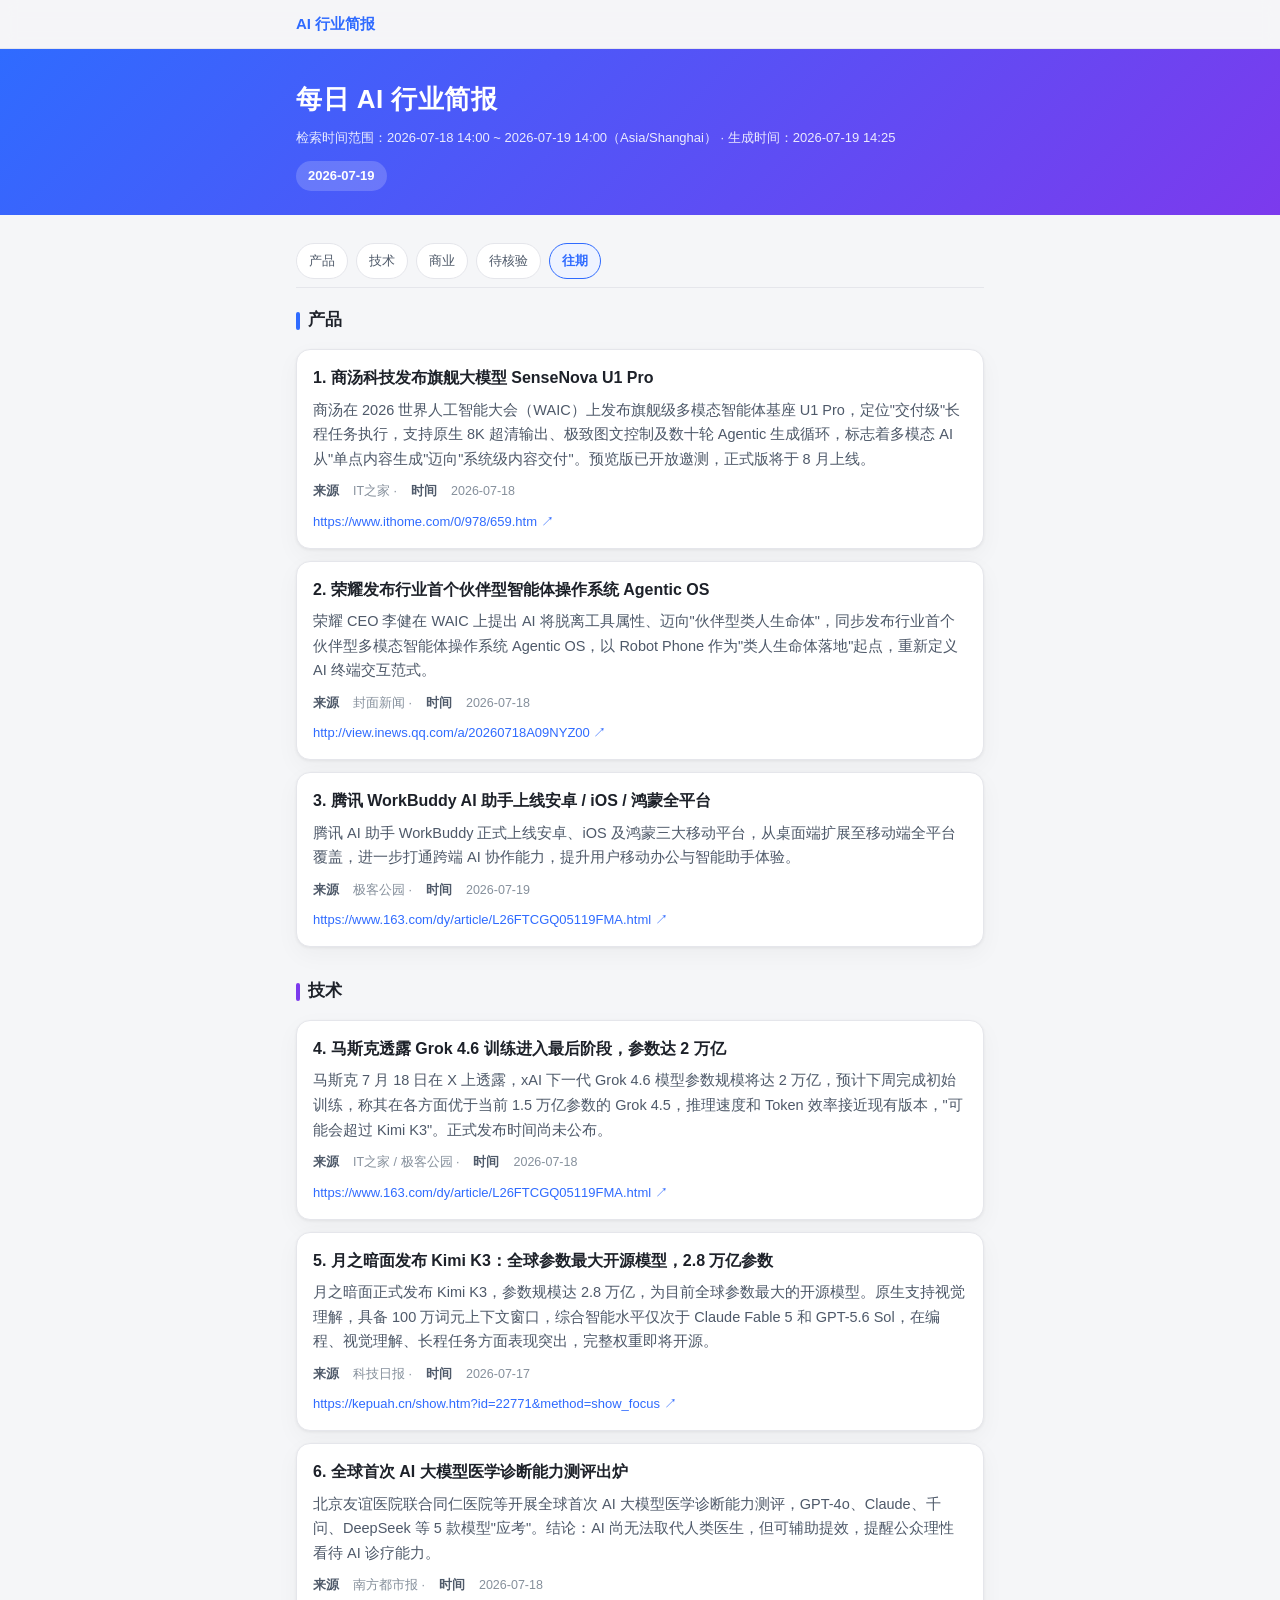
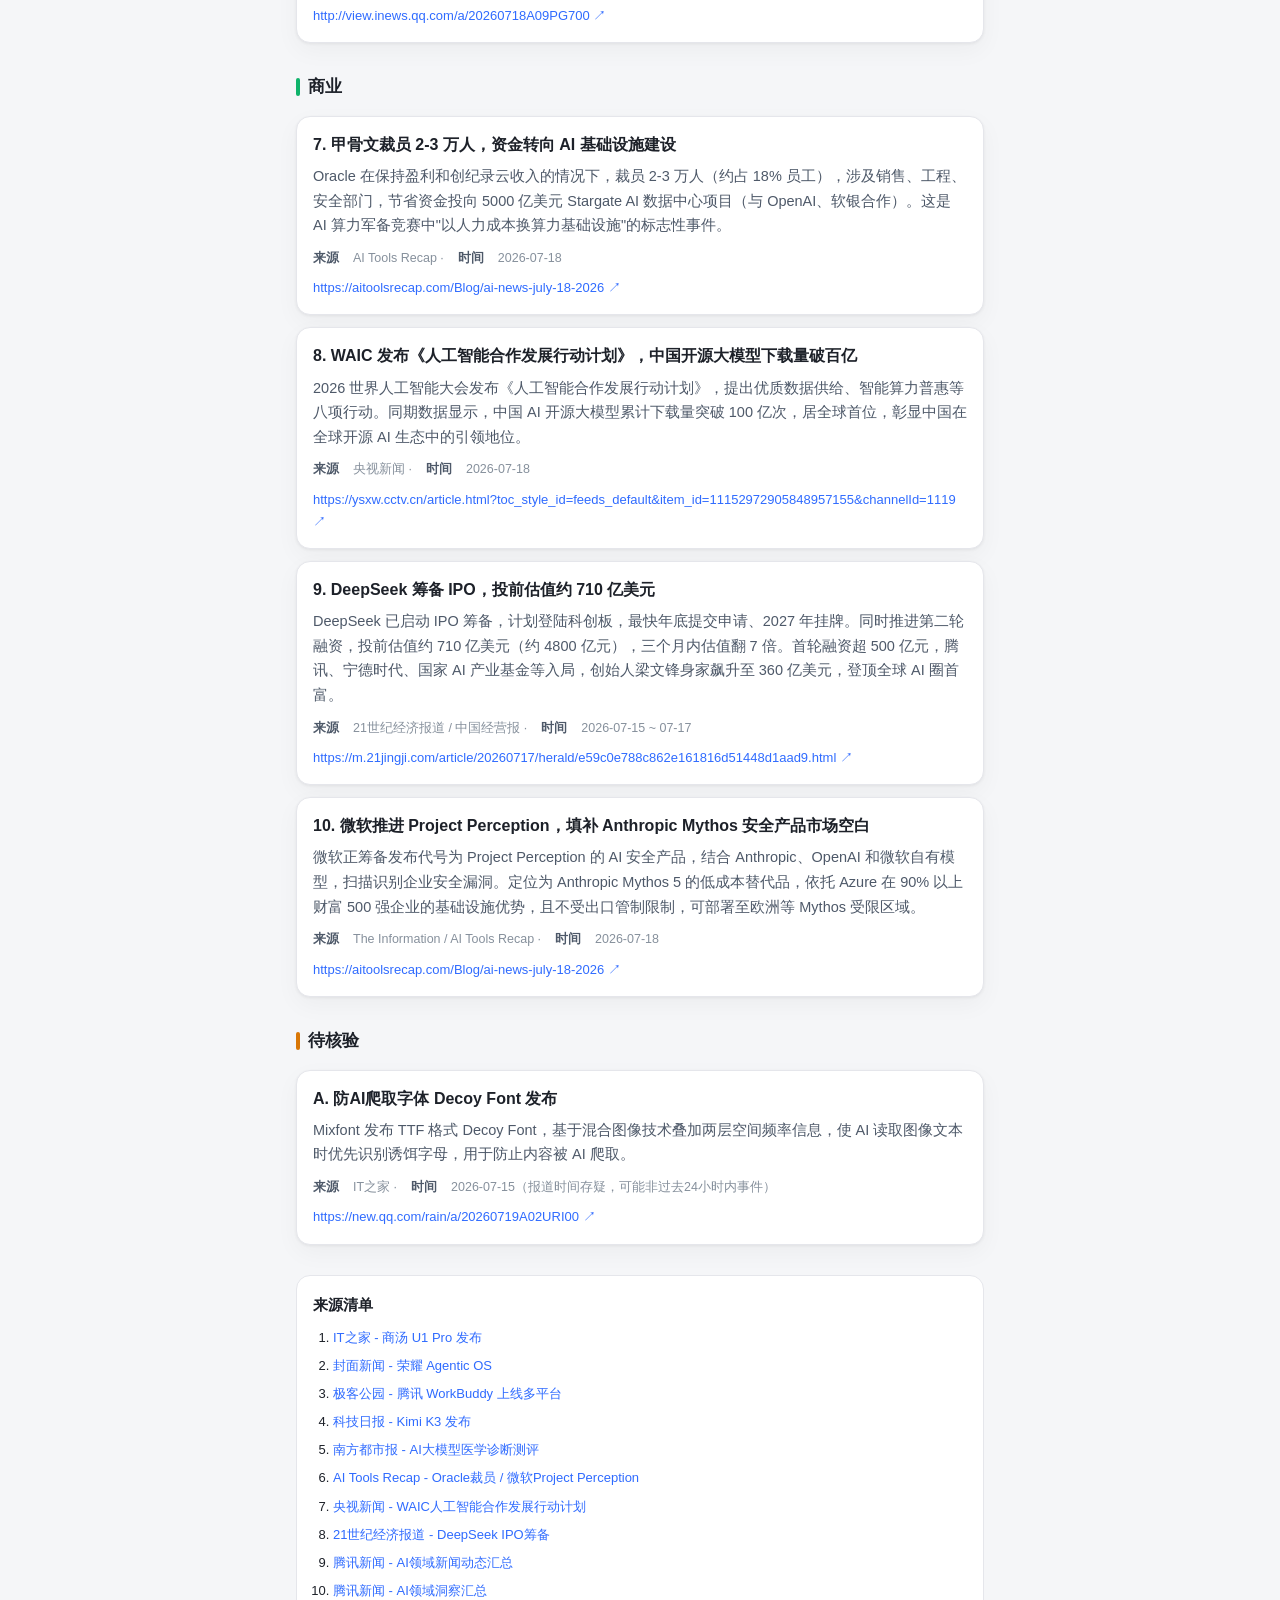
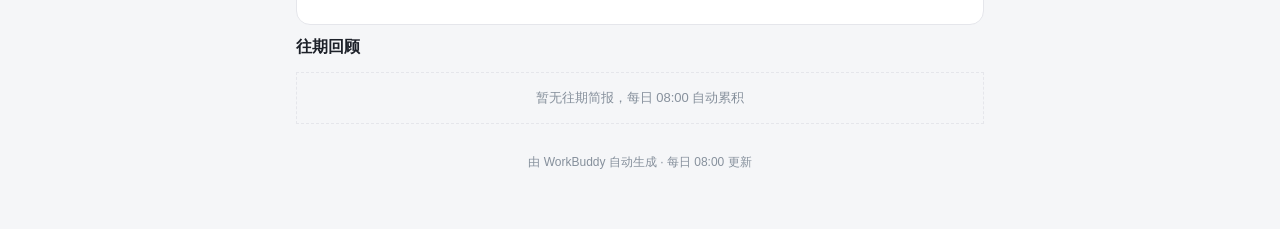
==== index.html @ f1ef50b3 "feat: 往期按月份分组 + 关键词/日期搜索框" ====
<!DOCTYPE html>
<html lang="zh-CN">
<head>
<meta charset="utf-8">
<meta name="viewport" content="width=device-width, initial-scale=1, viewport-fit=cover">
<title>每日 AI 行业简报 2026-07-19</title>
<link rel="stylesheet" href="assets/style.css">
</head>
<body>
<div class="topbar"><div class="wrap">
  <a class="brand" href="index.html">AI 行业简报</a>
  
</div></div>
<header class="site-header"><div class="wrap">
  <h1>每日 AI 行业简报</h1>
  <div class="sub">检索时间范围：2026-07-18 14:00 ~ 2026-07-19 14:00（Asia/Shanghai） · 生成时间：2026-07-19 14:25</div>
  <div class="date-badge">2026-07-19</div>
</div></header>
<main class="wrap">
    <nav class="cat-nav"><a href="#cat-产品">产品</a><a href="#cat-技术">技术</a><a href="#cat-商业">商业</a><a href="#cat-待核验">待核验</a><a class="nav-archive" href="#archive">往期</a></nav>
    <section class="section product" id="cat-产品">
      <div class="section-title">产品</div>
      <div class="card">
        <h3>1. 商汤科技发布旗舰大模型 SenseNova U1 Pro</h3>
        <div class="summary">商汤在 2026 世界人工智能大会（WAIC）上发布旗舰级多模态智能体基座 U1 Pro，定位"交付级"长程任务执行，支持原生 8K 超清输出、极致图文控制及数十轮 Agentic 生成循环，标志着多模态 AI 从"单点内容生成"迈向"系统级内容交付"。预览版已开放邀测，正式版将于 8 月上线。</div>
        <div class="meta"><b>来源</b> IT之家 · <b>时间</b> 2026-07-18</div>
        <a class="link" href="https://www.ithome.com/0/978/659.htm" target="_blank" rel="noopener">https://www.ithome.com/0/978/659.htm</a>
      </div>
      <div class="card">
        <h3>2. 荣耀发布行业首个伙伴型智能体操作系统 Agentic OS</h3>
        <div class="summary">荣耀 CEO 李健在 WAIC 上提出 AI 将脱离工具属性、迈向"伙伴型类人生命体"，同步发布行业首个伙伴型多模态智能体操作系统 Agentic OS，以 Robot Phone 作为"类人生命体落地"起点，重新定义 AI 终端交互范式。</div>
        <div class="meta"><b>来源</b> 封面新闻 · <b>时间</b> 2026-07-18</div>
        <a class="link" href="http://view.inews.qq.com/a/20260718A09NYZ00" target="_blank" rel="noopener">http://view.inews.qq.com/a/20260718A09NYZ00</a>
      </div>
      <div class="card">
        <h3>3. 腾讯 WorkBuddy AI 助手上线安卓 / iOS / 鸿蒙全平台</h3>
        <div class="summary">腾讯 AI 助手 WorkBuddy 正式上线安卓、iOS 及鸿蒙三大移动平台，从桌面端扩展至移动端全平台覆盖，进一步打通跨端 AI 协作能力，提升用户移动办公与智能助手体验。</div>
        <div class="meta"><b>来源</b> 极客公园 · <b>时间</b> 2026-07-19</div>
        <a class="link" href="https://www.163.com/dy/article/L26FTCGQ05119FMA.html" target="_blank" rel="noopener">https://www.163.com/dy/article/L26FTCGQ05119FMA.html</a>
      </div>
    </section>
    <section class="section tech" id="cat-技术">
      <div class="section-title">技术</div>
      <div class="card">
        <h3>4. 马斯克透露 Grok 4.6 训练进入最后阶段，参数达 2 万亿</h3>
        <div class="summary">马斯克 7 月 18 日在 X 上透露，xAI 下一代 Grok 4.6 模型参数规模将达 2 万亿，预计下周完成初始训练，称其在各方面优于当前 1.5 万亿参数的 Grok 4.5，推理速度和 Token 效率接近现有版本，"可能会超过 Kimi K3"。正式发布时间尚未公布。</div>
        <div class="meta"><b>来源</b> IT之家 / 极客公园 · <b>时间</b> 2026-07-18</div>
        <a class="link" href="https://www.163.com/dy/article/L26FTCGQ05119FMA.html" target="_blank" rel="noopener">https://www.163.com/dy/article/L26FTCGQ05119FMA.html</a>
      </div>
      <div class="card">
        <h3>5. 月之暗面发布 Kimi K3：全球参数最大开源模型，2.8 万亿参数</h3>
        <div class="summary">月之暗面正式发布 Kimi K3，参数规模达 2.8 万亿，为目前全球参数最大的开源模型。原生支持视觉理解，具备 100 万词元上下文窗口，综合智能水平仅次于 Claude Fable 5 和 GPT-5.6 Sol，在编程、视觉理解、长程任务方面表现突出，完整权重即将开源。</div>
        <div class="meta"><b>来源</b> 科技日报 · <b>时间</b> 2026-07-17</div>
        <a class="link" href="https://kepuah.cn/show.htm?id=22771&amp;method=show_focus" target="_blank" rel="noopener">https://kepuah.cn/show.htm?id=22771&amp;method=show_focus</a>
      </div>
      <div class="card">
        <h3>6. 全球首次 AI 大模型医学诊断能力测评出炉</h3>
        <div class="summary">北京友谊医院联合同仁医院等开展全球首次 AI 大模型医学诊断能力测评，GPT-4o、Claude、千问、DeepSeek 等 5 款模型"应考"。结论：AI 尚无法取代人类医生，但可辅助提效，提醒公众理性看待 AI 诊疗能力。</div>
        <div class="meta"><b>来源</b> 南方都市报 · <b>时间</b> 2026-07-18</div>
        <a class="link" href="http://view.inews.qq.com/a/20260718A09PG700" target="_blank" rel="noopener">http://view.inews.qq.com/a/20260718A09PG700</a>
      </div>
    </section>
    <section class="section biz" id="cat-商业">
      <div class="section-title">商业</div>
      <div class="card">
        <h3>7. 甲骨文裁员 2-3 万人，资金转向 AI 基础设施建设</h3>
        <div class="summary">Oracle 在保持盈利和创纪录云收入的情况下，裁员 2-3 万人（约占 18% 员工），涉及销售、工程、安全部门，节省资金投向 5000 亿美元 Stargate AI 数据中心项目（与 OpenAI、软银合作）。这是 AI 算力军备竞赛中"以人力成本换算力基础设施"的标志性事件。</div>
        <div class="meta"><b>来源</b> AI Tools Recap · <b>时间</b> 2026-07-18</div>
        <a class="link" href="https://aitoolsrecap.com/Blog/ai-news-july-18-2026" target="_blank" rel="noopener">https://aitoolsrecap.com/Blog/ai-news-july-18-2026</a>
      </div>
      <div class="card">
        <h3>8. WAIC 发布《人工智能合作发展行动计划》，中国开源大模型下载量破百亿</h3>
        <div class="summary">2026 世界人工智能大会发布《人工智能合作发展行动计划》，提出优质数据供给、智能算力普惠等八项行动。同期数据显示，中国 AI 开源大模型累计下载量突破 100 亿次，居全球首位，彰显中国在全球开源 AI 生态中的引领地位。</div>
        <div class="meta"><b>来源</b> 央视新闻 · <b>时间</b> 2026-07-18</div>
        <a class="link" href="https://ysxw.cctv.cn/article.html?toc_style_id=feeds_default&amp;item_id=11152972905848957155&amp;channelId=1119" target="_blank" rel="noopener">https://ysxw.cctv.cn/article.html?toc_style_id=feeds_default&amp;item_id=11152972905848957155&amp;channelId=1119</a>
      </div>
      <div class="card">
        <h3>9. DeepSeek 筹备 IPO，投前估值约 710 亿美元</h3>
        <div class="summary">DeepSeek 已启动 IPO 筹备，计划登陆科创板，最快年底提交申请、2027 年挂牌。同时推进第二轮融资，投前估值约 710 亿美元（约 4800 亿元），三个月内估值翻 7 倍。首轮融资超 500 亿元，腾讯、宁德时代、国家 AI 产业基金等入局，创始人梁文锋身家飙升至 360 亿美元，登顶全球 AI 圈首富。</div>
        <div class="meta"><b>来源</b> 21世纪经济报道 / 中国经营报 · <b>时间</b> 2026-07-15 ~ 07-17</div>
        <a class="link" href="https://m.21jingji.com/article/20260717/herald/e59c0e788c862e161816d51448d1aad9.html" target="_blank" rel="noopener">https://m.21jingji.com/article/20260717/herald/e59c0e788c862e161816d51448d1aad9.html</a>
      </div>
      <div class="card">
        <h3>10. 微软推进 Project Perception，填补 Anthropic Mythos 安全产品市场空白</h3>
        <div class="summary">微软正筹备发布代号为 Project Perception 的 AI 安全产品，结合 Anthropic、OpenAI 和微软自有模型，扫描识别企业安全漏洞。定位为 Anthropic Mythos 5 的低成本替代品，依托 Azure 在 90% 以上财富 500 强企业的基础设施优势，且不受出口管制限制，可部署至欧洲等 Mythos 受限区域。</div>
        <div class="meta"><b>来源</b> The Information / AI Tools Recap · <b>时间</b> 2026-07-18</div>
        <a class="link" href="https://aitoolsrecap.com/Blog/ai-news-july-18-2026" target="_blank" rel="noopener">https://aitoolsrecap.com/Blog/ai-news-july-18-2026</a>
      </div>
    </section>
    <section class="section verify" id="cat-待核验">
      <div class="section-title">待核验</div>
      <div class="card">
        <h3>A. 防AI爬取字体 Decoy Font 发布</h3>
        <div class="summary">Mixfont 发布 TTF 格式 Decoy Font，基于混合图像技术叠加两层空间频率信息，使 AI 读取图像文本时优先识别诱饵字母，用于防止内容被 AI 爬取。</div>
        <div class="meta"><b>来源</b> IT之家 · <b>时间</b> 2026-07-15（报道时间存疑，可能非过去24小时内事件）</div>
        <a class="link" href="https://new.qq.com/rain/a/20260719A02URI00" target="_blank" rel="noopener">https://new.qq.com/rain/a/20260719A02URI00</a>
      </div>
    </section>
    <section class="sources">
      <h2>来源清单</h2>
      <ol>
        <li><a href="https://www.ithome.com/0/978/659.htm" target="_blank" rel="noopener">IT之家 - 商汤 U1 Pro 发布</a></li>
        <li><a href="http://view.inews.qq.com/a/20260718A09NYZ00" target="_blank" rel="noopener">封面新闻 - 荣耀 Agentic OS</a></li>
        <li><a href="https://www.163.com/dy/article/L26FTCGQ05119FMA.html" target="_blank" rel="noopener">极客公园 - 腾讯 WorkBuddy 上线多平台</a></li>
        <li><a href="https://kepuah.cn/show.htm?id=22771&amp;method=show_focus" target="_blank" rel="noopener">科技日报 - Kimi K3 发布</a></li>
        <li><a href="http://view.inews.qq.com/a/20260718A09PG700" target="_blank" rel="noopener">南方都市报 - AI大模型医学诊断测评</a></li>
        <li><a href="https://aitoolsrecap.com/Blog/ai-news-july-18-2026" target="_blank" rel="noopener">AI Tools Recap - Oracle裁员 / 微软Project Perception</a></li>
        <li><a href="https://ysxw.cctv.cn/article.html?toc_style_id=feeds_default&amp;item_id=11152972905848957155&amp;channelId=1119" target="_blank" rel="noopener">央视新闻 - WAIC人工智能合作发展行动计划</a></li>
        <li><a href="https://m.21jingji.com/article/20260717/herald/e59c0e788c862e161816d51448d1aad9.html" target="_blank" rel="noopener">21世纪经济报道 - DeepSeek IPO筹备</a></li>
        <li><a href="https://new.qq.com/rain/a/20260719A02URI00" target="_blank" rel="noopener">腾讯新闻 - AI领域新闻动态汇总</a></li>
        <li><a href="https://new.qq.com/rain/a/20260719A02PN500" target="_blank" rel="noopener">腾讯新闻 - AI领域洞察汇总</a></li>
      </ol>
    </section>
    <section class="archive" id="archive">
      <h2>往期回顾</h2>
      <ul class="archive-list">
        <li class="empty">暂无往期简报，每日 08:00 自动累积</li>
      </ul>
    </section>
</main>
<div class="foot">由 WorkBuddy 自动生成 · 每日 08:00 更新</div>
</body>
</html>
---- assets/style.css ----
:root {
  --bg: #f5f6f8;
  --card: #ffffff;
  --ink: #1d2129;
  --ink-soft: #4e5969;
  --ink-faint: #86909c;
  --line: #e5e6eb;
  --brand: #2f6bff;
  --brand-soft: #eef3ff;
  --product: #2f6bff;
  --tech: #7c3aed;
  --biz: #0fb36b;
  --verify: #d97706;
  --shadow: 0 1px 3px rgba(0,0,0,.06), 0 8px 24px rgba(0,0,0,.04);
}

* { box-sizing: border-box; margin: 0; padding: 0; }

body {
  font-family: -apple-system, BlinkMacSystemFont, "Segoe UI", "PingFang SC", "Hiragino Sans GB", "Microsoft YaHei", sans-serif;
  background: var(--bg);
  color: var(--ink);
  line-height: 1.7;
  -webkit-font-smoothing: antialiased;
  padding: 0 0 56px;
}

.wrap { max-width: 720px; margin: 0 auto; padding: 0 16px; }

/* Header */
.site-header {
  background: linear-gradient(135deg, #2f6bff 0%, #7c3aed 100%);
  color: #fff;
  padding: 28px 0 24px;
  margin-bottom: 20px;
}
.site-header .wrap { padding: 0 16px; }
.site-header h1 { font-size: 22px; font-weight: 700; letter-spacing: .5px; }
.site-header .sub { font-size: 13px; opacity: .88; margin-top: 6px; }
.site-header .date-badge {
  display: inline-block; margin-top: 12px;
  background: rgba(255,255,255,.18); border-radius: 999px;
  padding: 4px 12px; font-size: 13px; font-weight: 600;
}

/* Category nav */
.cat-nav {
  position: sticky; top: 48px; z-index: 9;
  display: flex; flex-wrap: wrap; gap: 8px;
  margin: 4px 0 18px; padding: 8px 0;
  background: var(--bg);
  border-bottom: 1px solid var(--line);
}
.cat-nav a {
  font-size: 13px; color: var(--ink-soft); text-decoration: none;
  background: var(--card); border: 1px solid var(--line);
  padding: 6px 12px; border-radius: 999px;
}
.cat-nav a:active { background: var(--brand-soft); }
.cat-nav a.nav-archive {
  color: var(--brand); border-color: var(--brand);
  background: var(--brand-soft); font-weight: 600;
}

/* Section */
.section { margin-bottom: 30px; }
.section-title {
  font-size: 17px; font-weight: 700; margin-bottom: 14px;
  display: flex; align-items: center; gap: 8px;
}
.section-title::before {
  content: ""; width: 4px; height: 18px; border-radius: 2px; background: var(--brand);
}
.section.product .section-title::before { background: var(--product); }
.section.tech .section-title::before { background: var(--tech); }
.section.biz .section-title::before { background: var(--biz); }
.section.verify .section-title::before { background: var(--verify); }

/* Card */
.card {
  background: var(--card); border: 1px solid var(--line);
  border-radius: 14px; padding: 16px 16px 14px; margin-bottom: 12px;
  box-shadow: var(--shadow);
}
.card h3 { font-size: 16px; font-weight: 700; line-height: 1.45; margin-bottom: 8px; }
.card .summary { font-size: 14.5px; color: var(--ink-soft); margin-bottom: 10px; }
.card .meta { display: flex; flex-wrap: wrap; gap: 6px 14px; font-size: 12.5px; color: var(--ink-faint); }
.card .meta b { color: var(--ink-soft); font-weight: 600; }
.card .link { display: inline-block; margin-top: 8px; font-size: 13px; color: var(--brand); text-decoration: none; word-break: break-all; }
.card .link::after { content: " ↗"; }

/* Archive list */
.archive { margin-top: 8px; }
.archive h2 { font-size: 16px; font-weight: 700; margin-bottom: 12px; }

/* Search box */
.search-box { margin-bottom: 16px; }
.search-box input {
  width: 100%; box-sizing: border-box;
  font-size: 14px; color: var(--ink);
  background: var(--card); border: 1px solid var(--line);
  border-radius: 999px; padding: 11px 16px; outline: none;
  -webkit-appearance: none; appearance: none;
}
.search-box input:focus { border-color: var(--brand); background: #fff; }

/* Month groups */
.archive-list { list-style: none; }
.archive-list > li.month-group { margin-bottom: 18px; }
.archive .month-label {
  font-size: 14px; font-weight: 700; color: var(--ink-soft);
  margin-bottom: 8px; padding-left: 4px;
  display: flex; align-items: center; gap: 8px;
}
.archive .month-label::before {
  content: ""; width: 4px; height: 14px; border-radius: 2px;
  background: var(--brand); display: inline-block;
}
.archive ul ul { list-style: none; }
.archive ul ul li {
  background: var(--card); border: 1px solid var(--line);
  border-radius: 10px; margin-bottom: 8px;
}
.archive ul ul li a {
  display: flex; flex-direction: column; gap: 3px;
  padding: 12px 14px; text-decoration: none; color: var(--ink);
}
.archive ul ul li:active { background: var(--brand-soft); }
.archive .d { font-size: 14.5px; font-weight: 600; color: var(--ink); }
.archive .preview {
  font-size: 12.5px; color: var(--ink-faint);
  overflow: hidden; text-overflow: ellipsis; white-space: nowrap;
}
.archive li.empty {
  background: transparent; border: 1px dashed var(--line);
  color: var(--ink-faint); font-size: 13px; text-align: center; padding: 14px;
}

/* Source list */
.sources { background: var(--card); border: 1px solid var(--line); border-radius: 14px; padding: 16px; }
.sources h2 { font-size: 15px; font-weight: 700; margin-bottom: 10px; }
.sources ol { padding-left: 20px; }
.sources li { font-size: 13px; margin-bottom: 6px; }
.sources a { color: var(--brand); text-decoration: none; word-break: break-all; }

.foot { text-align: center; color: var(--ink-faint); font-size: 12px; margin-top: 28px; }

/* Back to top / home */
.topbar { position: sticky; top: 0; z-index: 10; background: rgba(245,246,248,.9); backdrop-filter: blur(8px); border-bottom: 1px solid var(--line); }
.topbar .wrap { display: flex; align-items: center; justify-content: space-between; height: 48px; }
.topbar .brand { font-weight: 700; font-size: 15px; color: var(--brand); text-decoration: none; }
.topbar .home { font-size: 13px; color: var(--ink-soft); text-decoration: none; }

@media (min-width: 640px) {
  .site-header h1 { font-size: 26px; }
}
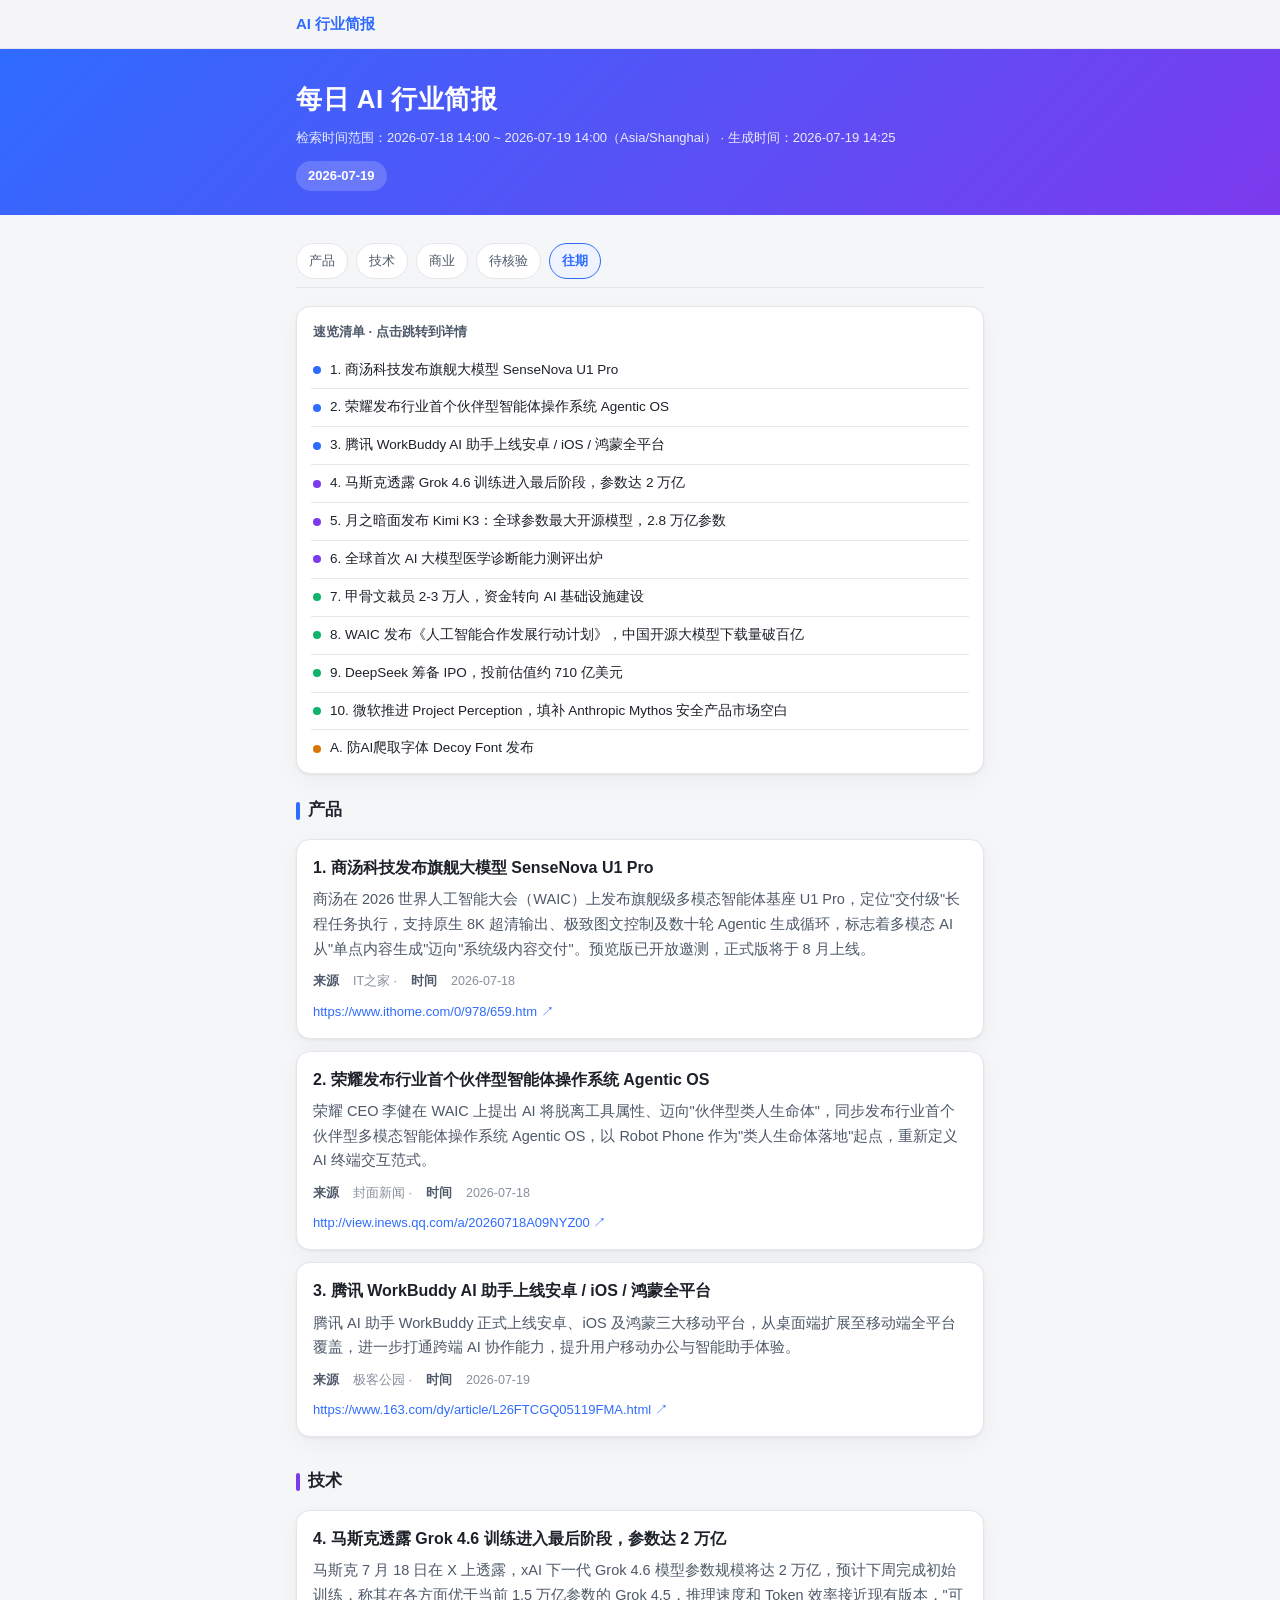
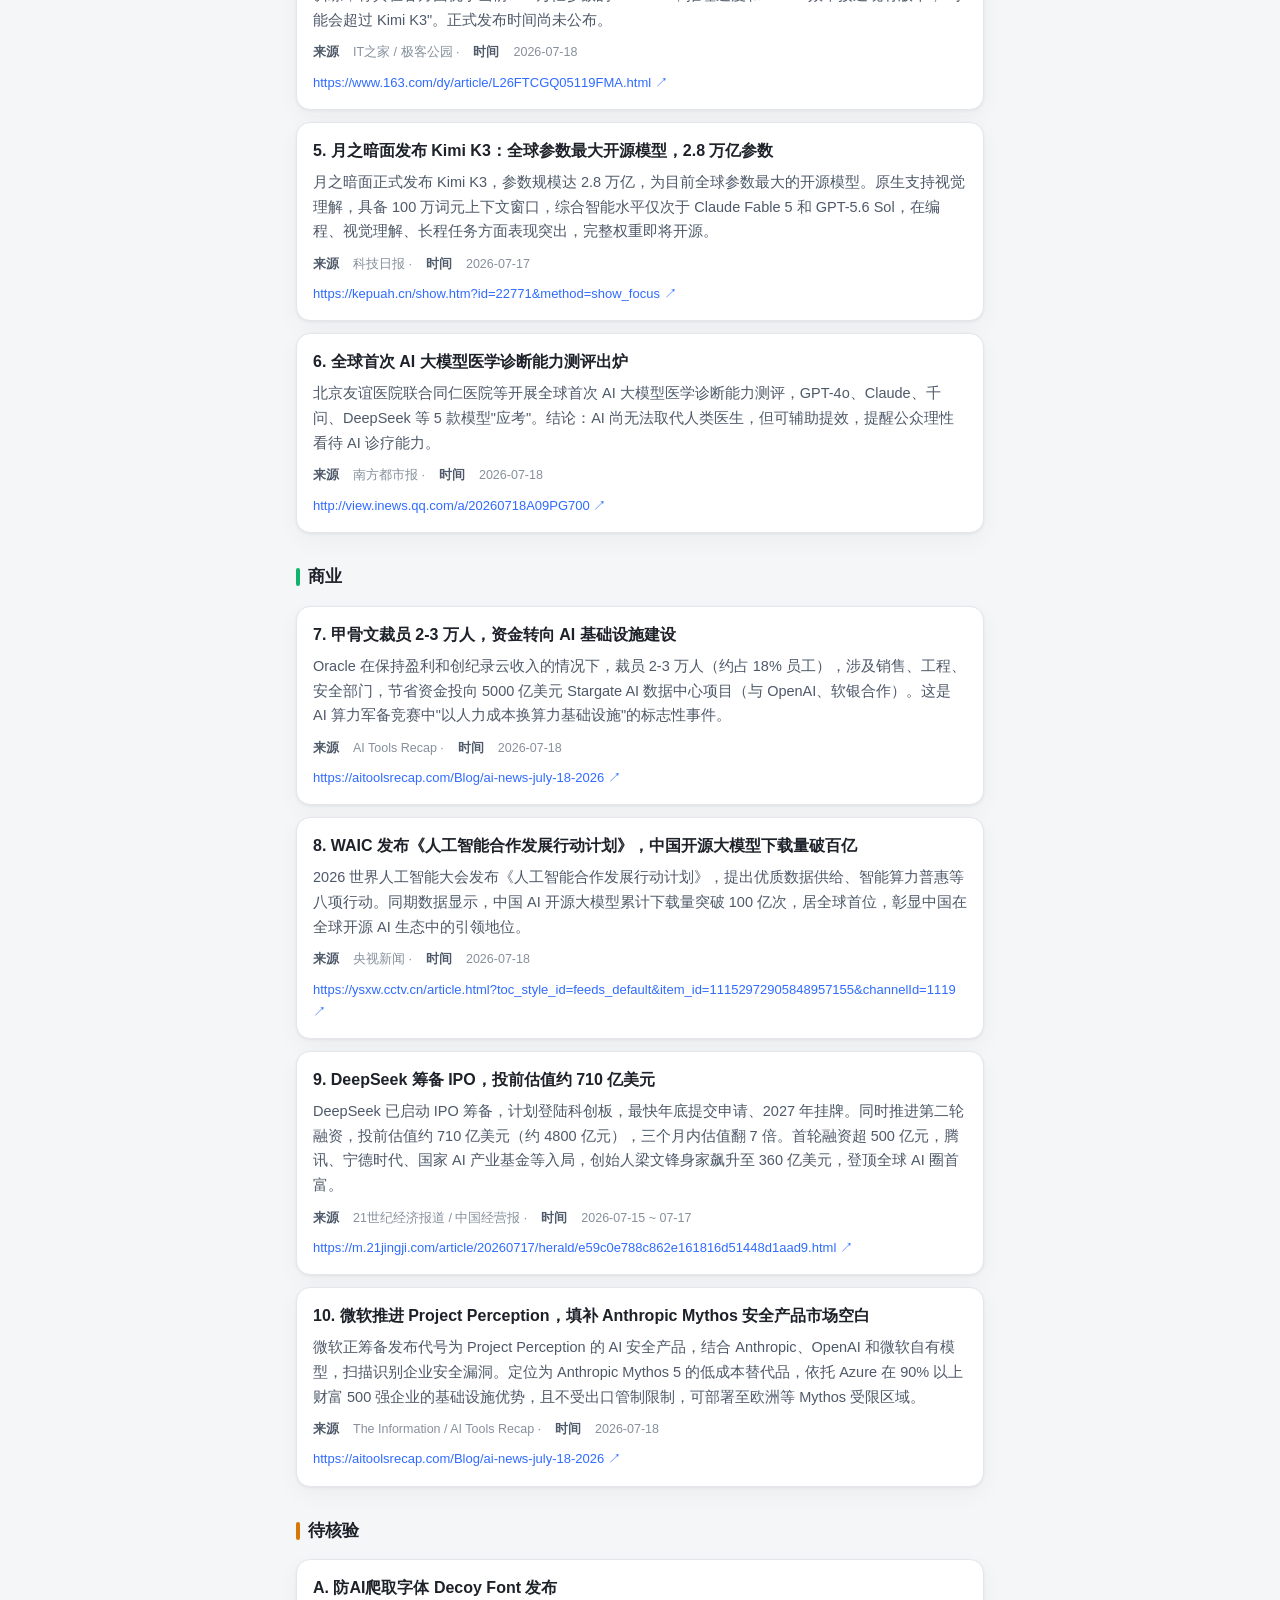
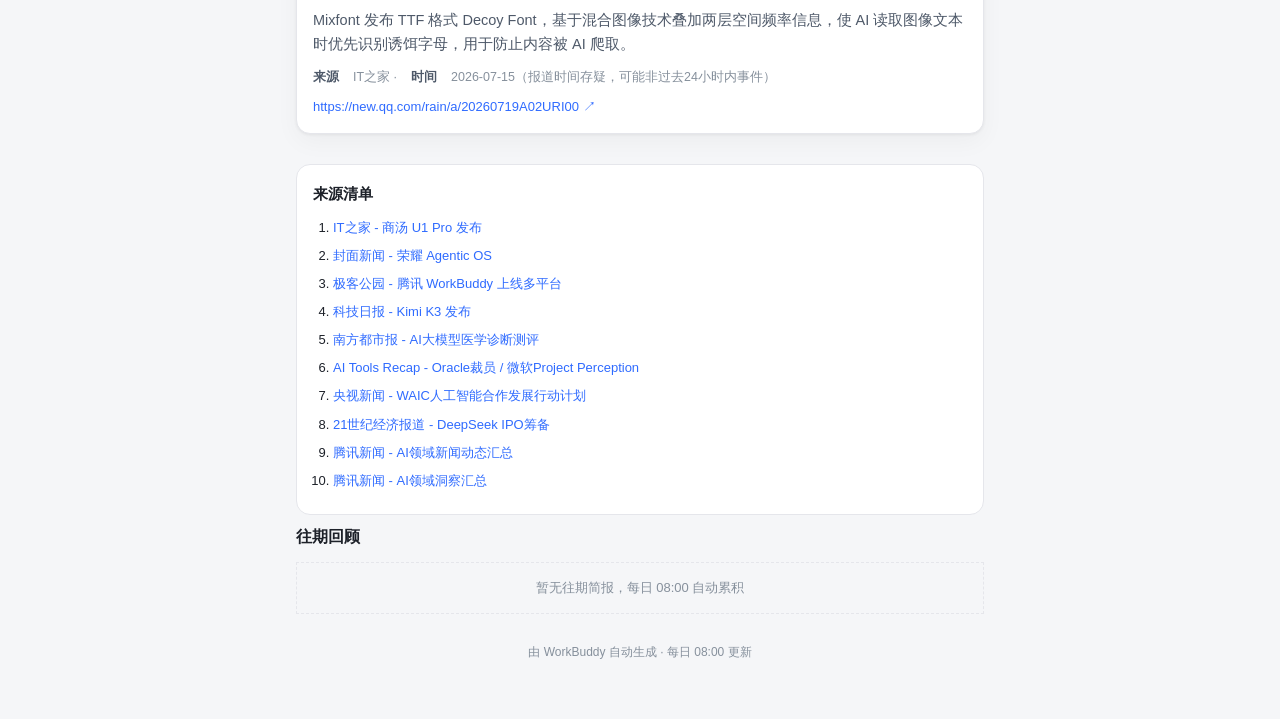
==== commit e09d55f5: "feat: tab栏下方新增速览清单(一句话+分类色点)，点击锚点跳转详情；卡片加scroll-margin-top" ====
--- a/index.html
+++ b/index.html
@@ -18,21 +18,37 @@
 </div></header>
 <main class="wrap">
     <nav class="cat-nav"><a href="#cat-产品">产品</a><a href="#cat-技术">技术</a><a href="#cat-商业">商业</a><a href="#cat-待核验">待核验</a><a class="nav-archive" href="#archive">往期</a></nav>
+    <div class="digest" id="digest">
+      <div class="digest-title">速览清单 · 点击跳转到详情</div>
+      <ol>
+      <li><a href="#item-1"><span class="dot product"></span><span class="t">1. 商汤科技发布旗舰大模型 SenseNova U1 Pro</span></a></li>
+      <li><a href="#item-2"><span class="dot product"></span><span class="t">2. 荣耀发布行业首个伙伴型智能体操作系统 Agentic OS</span></a></li>
+      <li><a href="#item-3"><span class="dot product"></span><span class="t">3. 腾讯 WorkBuddy AI 助手上线安卓 / iOS / 鸿蒙全平台</span></a></li>
+      <li><a href="#item-4"><span class="dot tech"></span><span class="t">4. 马斯克透露 Grok 4.6 训练进入最后阶段，参数达 2 万亿</span></a></li>
+      <li><a href="#item-5"><span class="dot tech"></span><span class="t">5. 月之暗面发布 Kimi K3：全球参数最大开源模型，2.8 万亿参数</span></a></li>
+      <li><a href="#item-6"><span class="dot tech"></span><span class="t">6. 全球首次 AI 大模型医学诊断能力测评出炉</span></a></li>
+      <li><a href="#item-7"><span class="dot biz"></span><span class="t">7. 甲骨文裁员 2-3 万人，资金转向 AI 基础设施建设</span></a></li>
+      <li><a href="#item-8"><span class="dot biz"></span><span class="t">8. WAIC 发布《人工智能合作发展行动计划》，中国开源大模型下载量破百亿</span></a></li>
+      <li><a href="#item-9"><span class="dot biz"></span><span class="t">9. DeepSeek 筹备 IPO，投前估值约 710 亿美元</span></a></li>
+      <li><a href="#item-10"><span class="dot biz"></span><span class="t">10. 微软推进 Project Perception，填补 Anthropic Mythos 安全产品市场空白</span></a></li>
+      <li><a href="#item-11"><span class="dot verify"></span><span class="t">A. 防AI爬取字体 Decoy Font 发布</span></a></li>
+      </ol>
+    </div>
     <section class="section product" id="cat-产品">
       <div class="section-title">产品</div>
-      <div class="card">
+      <div class="card" id="item-1">
         <h3>1. 商汤科技发布旗舰大模型 SenseNova U1 Pro</h3>
         <div class="summary">商汤在 2026 世界人工智能大会（WAIC）上发布旗舰级多模态智能体基座 U1 Pro，定位"交付级"长程任务执行，支持原生 8K 超清输出、极致图文控制及数十轮 Agentic 生成循环，标志着多模态 AI 从"单点内容生成"迈向"系统级内容交付"。预览版已开放邀测，正式版将于 8 月上线。</div>
         <div class="meta"><b>来源</b> IT之家 · <b>时间</b> 2026-07-18</div>
         <a class="link" href="https://www.ithome.com/0/978/659.htm" target="_blank" rel="noopener">https://www.ithome.com/0/978/659.htm</a>
       </div>
-      <div class="card">
+      <div class="card" id="item-2">
         <h3>2. 荣耀发布行业首个伙伴型智能体操作系统 Agentic OS</h3>
         <div class="summary">荣耀 CEO 李健在 WAIC 上提出 AI 将脱离工具属性、迈向"伙伴型类人生命体"，同步发布行业首个伙伴型多模态智能体操作系统 Agentic OS，以 Robot Phone 作为"类人生命体落地"起点，重新定义 AI 终端交互范式。</div>
         <div class="meta"><b>来源</b> 封面新闻 · <b>时间</b> 2026-07-18</div>
         <a class="link" href="http://view.inews.qq.com/a/20260718A09NYZ00" target="_blank" rel="noopener">http://view.inews.qq.com/a/20260718A09NYZ00</a>
       </div>
-      <div class="card">
+      <div class="card" id="item-3">
         <h3>3. 腾讯 WorkBuddy AI 助手上线安卓 / iOS / 鸿蒙全平台</h3>
         <div class="summary">腾讯 AI 助手 WorkBuddy 正式上线安卓、iOS 及鸿蒙三大移动平台，从桌面端扩展至移动端全平台覆盖，进一步打通跨端 AI 协作能力，提升用户移动办公与智能助手体验。</div>
         <div class="meta"><b>来源</b> 极客公园 · <b>时间</b> 2026-07-19</div>
@@ -41,19 +57,19 @@
     </section>
     <section class="section tech" id="cat-技术">
       <div class="section-title">技术</div>
-      <div class="card">
+      <div class="card" id="item-4">
         <h3>4. 马斯克透露 Grok 4.6 训练进入最后阶段，参数达 2 万亿</h3>
         <div class="summary">马斯克 7 月 18 日在 X 上透露，xAI 下一代 Grok 4.6 模型参数规模将达 2 万亿，预计下周完成初始训练，称其在各方面优于当前 1.5 万亿参数的 Grok 4.5，推理速度和 Token 效率接近现有版本，"可能会超过 Kimi K3"。正式发布时间尚未公布。</div>
         <div class="meta"><b>来源</b> IT之家 / 极客公园 · <b>时间</b> 2026-07-18</div>
         <a class="link" href="https://www.163.com/dy/article/L26FTCGQ05119FMA.html" target="_blank" rel="noopener">https://www.163.com/dy/article/L26FTCGQ05119FMA.html</a>
       </div>
-      <div class="card">
+      <div class="card" id="item-5">
         <h3>5. 月之暗面发布 Kimi K3：全球参数最大开源模型，2.8 万亿参数</h3>
         <div class="summary">月之暗面正式发布 Kimi K3，参数规模达 2.8 万亿，为目前全球参数最大的开源模型。原生支持视觉理解，具备 100 万词元上下文窗口，综合智能水平仅次于 Claude Fable 5 和 GPT-5.6 Sol，在编程、视觉理解、长程任务方面表现突出，完整权重即将开源。</div>
         <div class="meta"><b>来源</b> 科技日报 · <b>时间</b> 2026-07-17</div>
         <a class="link" href="https://kepuah.cn/show.htm?id=22771&amp;method=show_focus" target="_blank" rel="noopener">https://kepuah.cn/show.htm?id=22771&amp;method=show_focus</a>
       </div>
-      <div class="card">
+      <div class="card" id="item-6">
         <h3>6. 全球首次 AI 大模型医学诊断能力测评出炉</h3>
         <div class="summary">北京友谊医院联合同仁医院等开展全球首次 AI 大模型医学诊断能力测评，GPT-4o、Claude、千问、DeepSeek 等 5 款模型"应考"。结论：AI 尚无法取代人类医生，但可辅助提效，提醒公众理性看待 AI 诊疗能力。</div>
         <div class="meta"><b>来源</b> 南方都市报 · <b>时间</b> 2026-07-18</div>
@@ -62,25 +78,25 @@
     </section>
     <section class="section biz" id="cat-商业">
       <div class="section-title">商业</div>
-      <div class="card">
+      <div class="card" id="item-7">
         <h3>7. 甲骨文裁员 2-3 万人，资金转向 AI 基础设施建设</h3>
         <div class="summary">Oracle 在保持盈利和创纪录云收入的情况下，裁员 2-3 万人（约占 18% 员工），涉及销售、工程、安全部门，节省资金投向 5000 亿美元 Stargate AI 数据中心项目（与 OpenAI、软银合作）。这是 AI 算力军备竞赛中"以人力成本换算力基础设施"的标志性事件。</div>
         <div class="meta"><b>来源</b> AI Tools Recap · <b>时间</b> 2026-07-18</div>
         <a class="link" href="https://aitoolsrecap.com/Blog/ai-news-july-18-2026" target="_blank" rel="noopener">https://aitoolsrecap.com/Blog/ai-news-july-18-2026</a>
       </div>
-      <div class="card">
+      <div class="card" id="item-8">
         <h3>8. WAIC 发布《人工智能合作发展行动计划》，中国开源大模型下载量破百亿</h3>
         <div class="summary">2026 世界人工智能大会发布《人工智能合作发展行动计划》，提出优质数据供给、智能算力普惠等八项行动。同期数据显示，中国 AI 开源大模型累计下载量突破 100 亿次，居全球首位，彰显中国在全球开源 AI 生态中的引领地位。</div>
         <div class="meta"><b>来源</b> 央视新闻 · <b>时间</b> 2026-07-18</div>
         <a class="link" href="https://ysxw.cctv.cn/article.html?toc_style_id=feeds_default&amp;item_id=11152972905848957155&amp;channelId=1119" target="_blank" rel="noopener">https://ysxw.cctv.cn/article.html?toc_style_id=feeds_default&amp;item_id=11152972905848957155&amp;channelId=1119</a>
       </div>
-      <div class="card">
+      <div class="card" id="item-9">
         <h3>9. DeepSeek 筹备 IPO，投前估值约 710 亿美元</h3>
         <div class="summary">DeepSeek 已启动 IPO 筹备，计划登陆科创板，最快年底提交申请、2027 年挂牌。同时推进第二轮融资，投前估值约 710 亿美元（约 4800 亿元），三个月内估值翻 7 倍。首轮融资超 500 亿元，腾讯、宁德时代、国家 AI 产业基金等入局，创始人梁文锋身家飙升至 360 亿美元，登顶全球 AI 圈首富。</div>
         <div class="meta"><b>来源</b> 21世纪经济报道 / 中国经营报 · <b>时间</b> 2026-07-15 ~ 07-17</div>
         <a class="link" href="https://m.21jingji.com/article/20260717/herald/e59c0e788c862e161816d51448d1aad9.html" target="_blank" rel="noopener">https://m.21jingji.com/article/20260717/herald/e59c0e788c862e161816d51448d1aad9.html</a>
       </div>
-      <div class="card">
+      <div class="card" id="item-10">
         <h3>10. 微软推进 Project Perception，填补 Anthropic Mythos 安全产品市场空白</h3>
         <div class="summary">微软正筹备发布代号为 Project Perception 的 AI 安全产品，结合 Anthropic、OpenAI 和微软自有模型，扫描识别企业安全漏洞。定位为 Anthropic Mythos 5 的低成本替代品，依托 Azure 在 90% 以上财富 500 强企业的基础设施优势，且不受出口管制限制，可部署至欧洲等 Mythos 受限区域。</div>
         <div class="meta"><b>来源</b> The Information / AI Tools Recap · <b>时间</b> 2026-07-18</div>
@@ -89,7 +105,7 @@
     </section>
     <section class="section verify" id="cat-待核验">
       <div class="section-title">待核验</div>
-      <div class="card">
+      <div class="card" id="item-11">
         <h3>A. 防AI爬取字体 Decoy Font 发布</h3>
         <div class="summary">Mixfont 发布 TTF 格式 Decoy Font，基于混合图像技术叠加两层空间频率信息，使 AI 读取图像文本时优先识别诱饵字母，用于防止内容被 AI 爬取。</div>
         <div class="meta"><b>来源</b> IT之家 · <b>时间</b> 2026-07-15（报道时间存疑，可能非过去24小时内事件）</div>
--- a/assets/style.css
+++ b/assets/style.css
@@ -45,7 +45,7 @@
 
 /* Category nav */
 .cat-nav {
-  position: sticky; top: 48px; z-index: 9;
+  position: -webkit-sticky; position: sticky; top: 48px; z-index: 9;
   display: flex; flex-wrap: wrap; gap: 8px;
   margin: 4px 0 18px; padding: 8px 0;
   background: var(--bg);
@@ -62,8 +62,39 @@
   background: var(--brand-soft); font-weight: 600;
 }
 
+/* Digest overview list (below tabs) */
+.digest {
+  background: var(--card); border: 1px solid var(--line);
+  border-radius: 14px; padding: 14px 14px 6px; margin: 4px 0 22px;
+  box-shadow: var(--shadow);
+}
+.digest-title {
+  font-size: 13px; font-weight: 700; color: var(--ink-soft);
+  margin-bottom: 8px; padding-left: 2px;
+}
+.digest ol { list-style: none; counter-reset: dg; }
+.digest li { border-top: 1px solid var(--line); }
+.digest li:first-child { border-top: none; }
+.digest a {
+  display: flex; align-items: center; gap: 9px;
+  padding: 9px 2px; text-decoration: none; color: var(--ink);
+}
+.digest a:active { background: var(--brand-soft); border-radius: 8px; }
+.digest .t {
+  font-size: 13.5px; line-height: 1.4;
+  overflow: hidden; text-overflow: ellipsis; white-space: nowrap;
+}
+.digest .dot {
+  flex: none; width: 8px; height: 8px; border-radius: 50%;
+  background: var(--ink-faint);
+}
+.digest .dot.product { background: var(--product); }
+.digest .dot.tech { background: var(--tech); }
+.digest .dot.biz { background: var(--biz); }
+.digest .dot.verify { background: var(--verify); }
+
 /* Section */
-.section { margin-bottom: 30px; }
+.section { margin-bottom: 30px; scroll-margin-top: 104px; }
 .section-title {
   font-size: 17px; font-weight: 700; margin-bottom: 14px;
   display: flex; align-items: center; gap: 8px;
@@ -80,7 +111,7 @@
 .card {
   background: var(--card); border: 1px solid var(--line);
   border-radius: 14px; padding: 16px 16px 14px; margin-bottom: 12px;
-  box-shadow: var(--shadow);
+  box-shadow: var(--shadow); scroll-margin-top: 104px;
 }
 .card h3 { font-size: 16px; font-weight: 700; line-height: 1.45; margin-bottom: 8px; }
 .card .summary { font-size: 14.5px; color: var(--ink-soft); margin-bottom: 10px; }
@@ -90,7 +121,7 @@
 .card .link::after { content: " ↗"; }
 
 /* Archive list */
-.archive { margin-top: 8px; }
+.archive { margin-top: 8px; scroll-margin-top: 104px; }
 .archive h2 { font-size: 16px; font-weight: 700; margin-bottom: 12px; }
 
 /* Search box */
@@ -146,7 +177,7 @@
 .foot { text-align: center; color: var(--ink-faint); font-size: 12px; margin-top: 28px; }
 
 /* Back to top / home */
-.topbar { position: sticky; top: 0; z-index: 10; background: rgba(245,246,248,.9); backdrop-filter: blur(8px); border-bottom: 1px solid var(--line); }
+.topbar { position: -webkit-sticky; position: sticky; top: 0; z-index: 10; background: rgba(245,246,248,.9); backdrop-filter: blur(8px); border-bottom: 1px solid var(--line); }
 .topbar .wrap { display: flex; align-items: center; justify-content: space-between; height: 48px; }
 .topbar .brand { font-weight: 700; font-size: 15px; color: var(--brand); text-decoration: none; }
 .topbar .home { font-size: 13px; color: var(--ink-soft); text-decoration: none; }
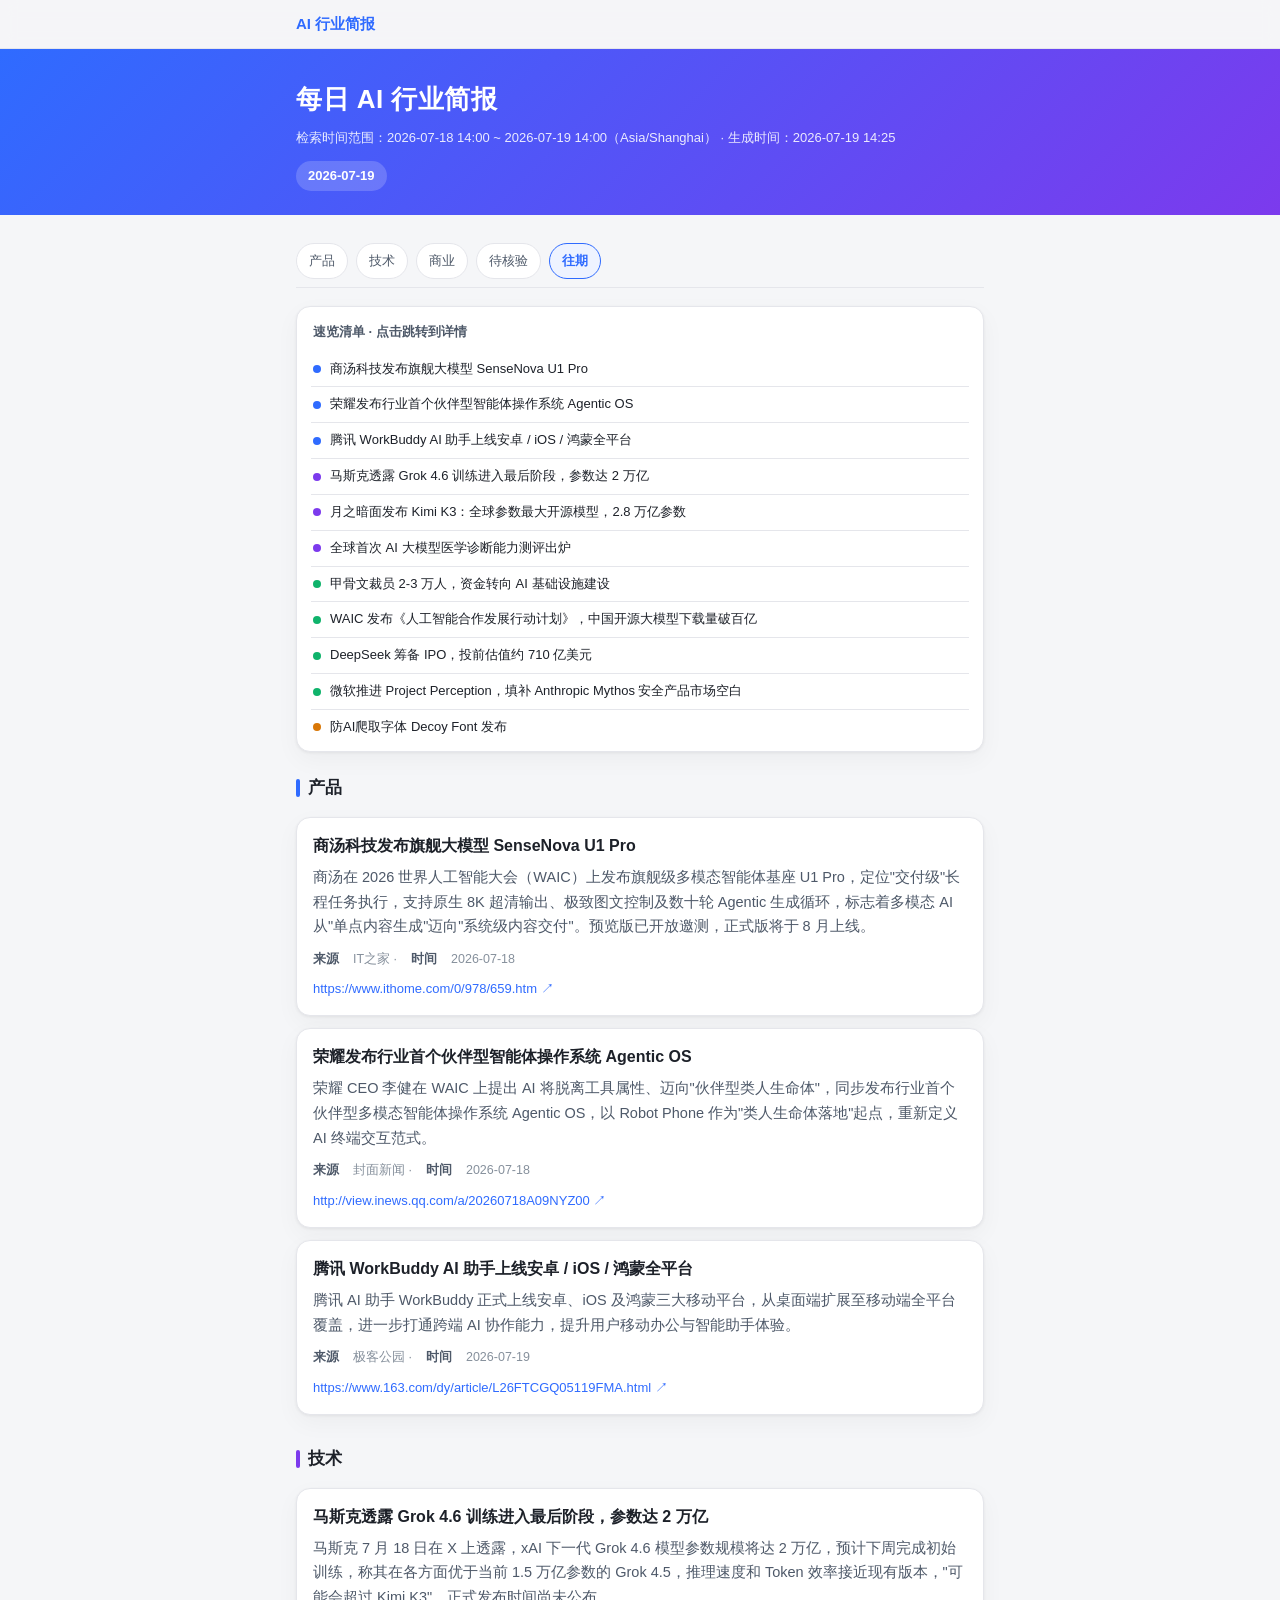
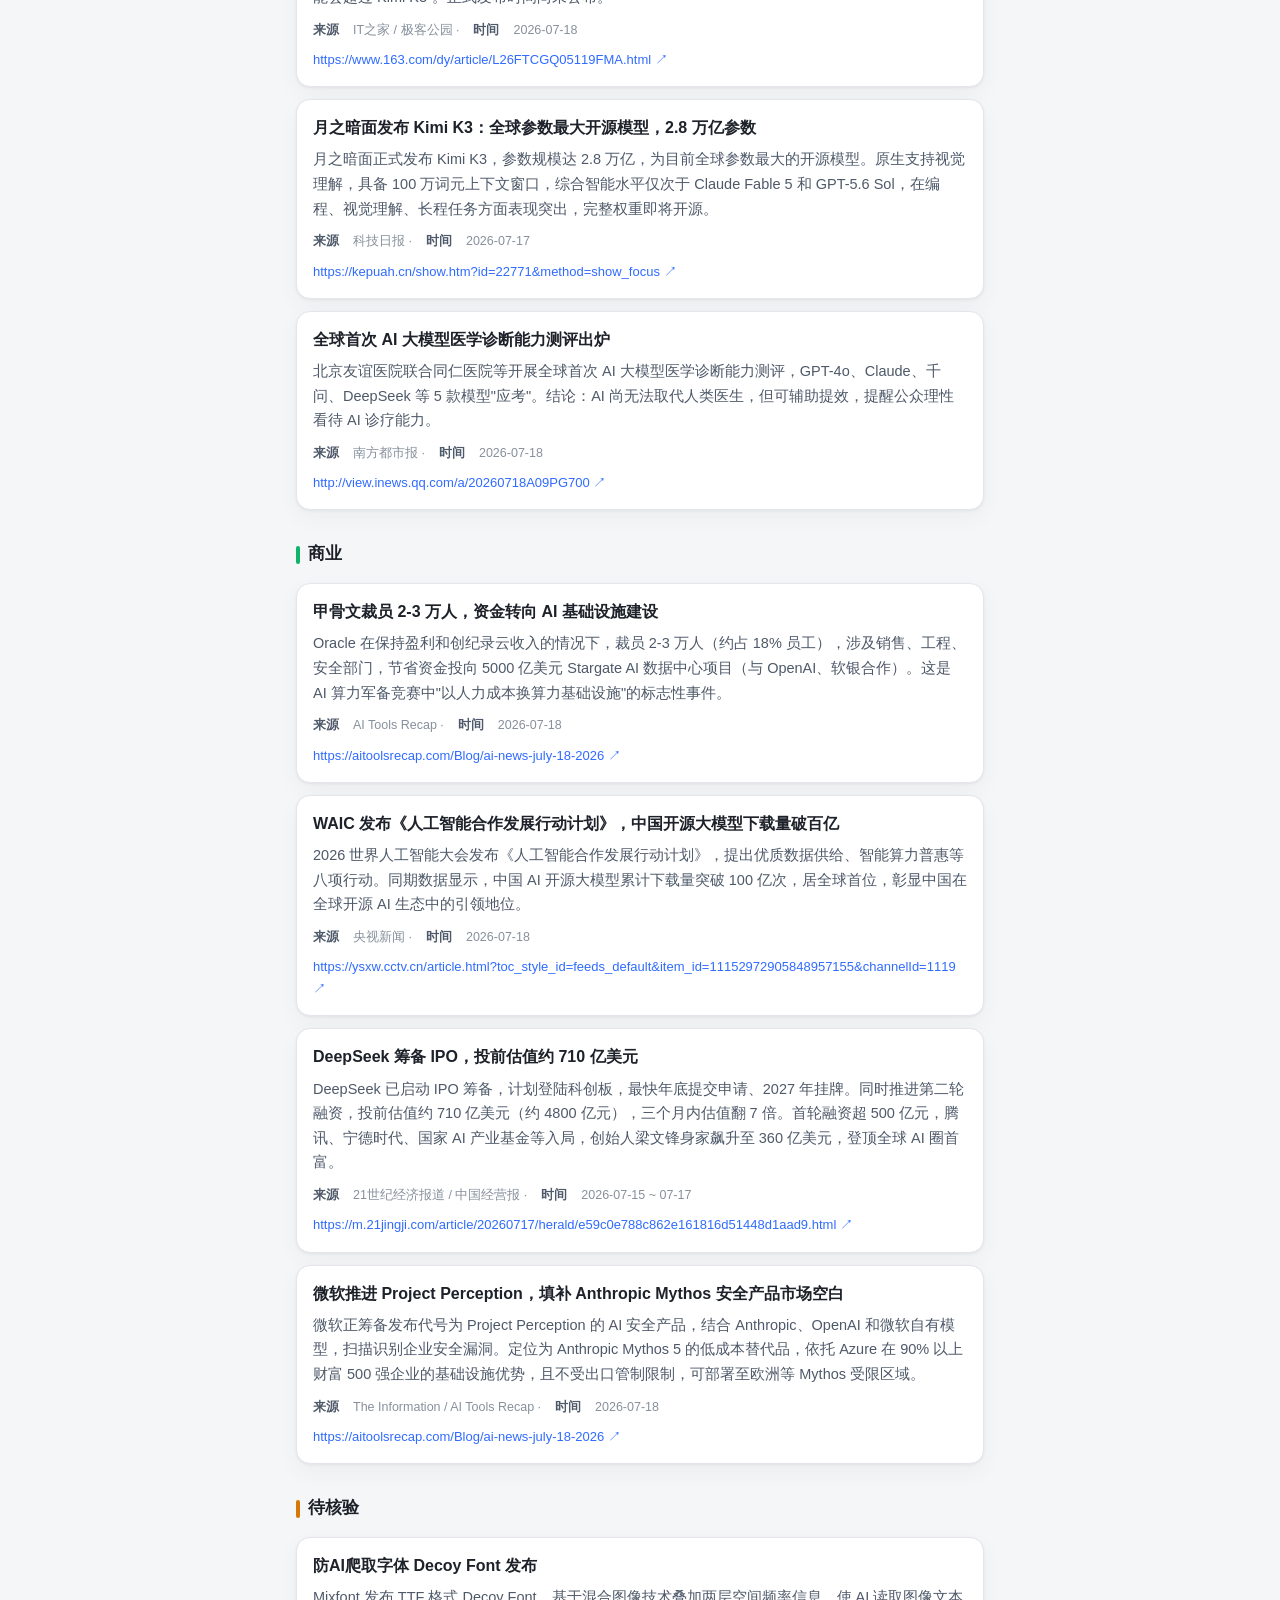
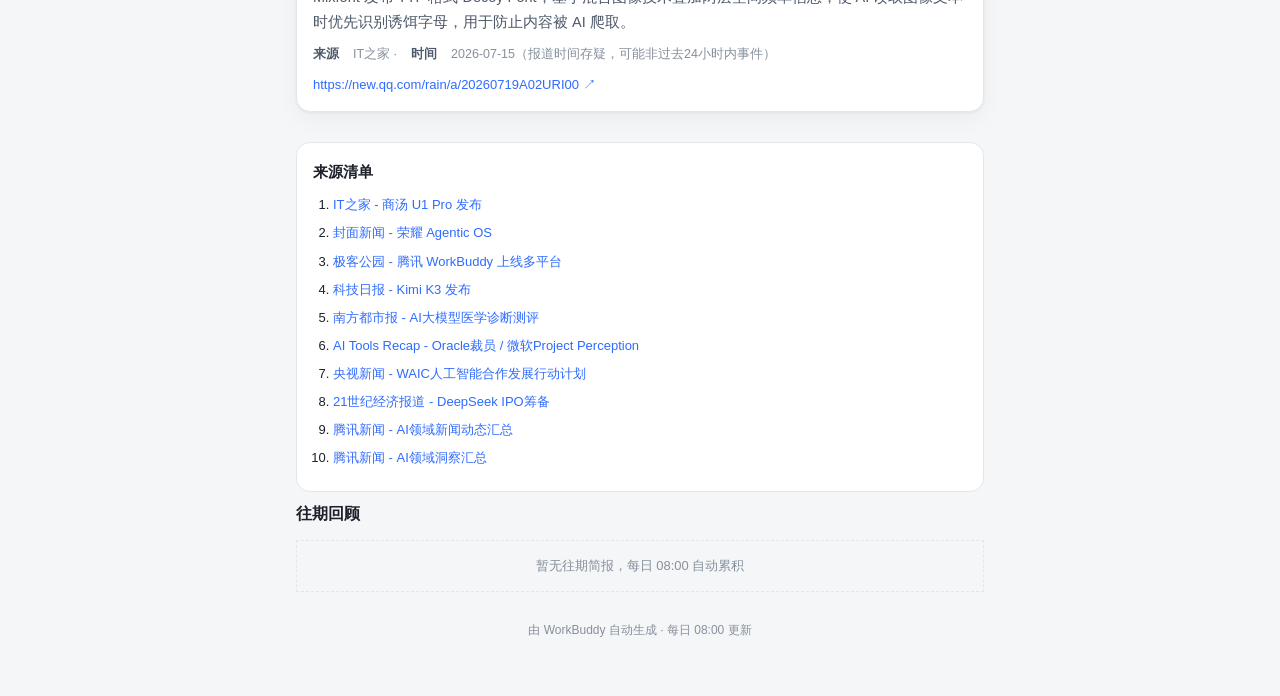
==== commit defc1e37: "fix: 速览清单改ul去序号+缩字号; JS按吸顶高度偏移跳转(解决微信跳转偏后); 新增回到顶部箭头; 剥离标题编号前缀" ====
--- a/index.html
+++ b/index.html
@@ -20,36 +20,36 @@
     <nav class="cat-nav"><a href="#cat-产品">产品</a><a href="#cat-技术">技术</a><a href="#cat-商业">商业</a><a href="#cat-待核验">待核验</a><a class="nav-archive" href="#archive">往期</a></nav>
     <div class="digest" id="digest">
       <div class="digest-title">速览清单 · 点击跳转到详情</div>
-      <ol>
-      <li><a href="#item-1"><span class="dot product"></span><span class="t">1. 商汤科技发布旗舰大模型 SenseNova U1 Pro</span></a></li>
-      <li><a href="#item-2"><span class="dot product"></span><span class="t">2. 荣耀发布行业首个伙伴型智能体操作系统 Agentic OS</span></a></li>
-      <li><a href="#item-3"><span class="dot product"></span><span class="t">3. 腾讯 WorkBuddy AI 助手上线安卓 / iOS / 鸿蒙全平台</span></a></li>
-      <li><a href="#item-4"><span class="dot tech"></span><span class="t">4. 马斯克透露 Grok 4.6 训练进入最后阶段，参数达 2 万亿</span></a></li>
-      <li><a href="#item-5"><span class="dot tech"></span><span class="t">5. 月之暗面发布 Kimi K3：全球参数最大开源模型，2.8 万亿参数</span></a></li>
-      <li><a href="#item-6"><span class="dot tech"></span><span class="t">6. 全球首次 AI 大模型医学诊断能力测评出炉</span></a></li>
-      <li><a href="#item-7"><span class="dot biz"></span><span class="t">7. 甲骨文裁员 2-3 万人，资金转向 AI 基础设施建设</span></a></li>
-      <li><a href="#item-8"><span class="dot biz"></span><span class="t">8. WAIC 发布《人工智能合作发展行动计划》，中国开源大模型下载量破百亿</span></a></li>
-      <li><a href="#item-9"><span class="dot biz"></span><span class="t">9. DeepSeek 筹备 IPO，投前估值约 710 亿美元</span></a></li>
-      <li><a href="#item-10"><span class="dot biz"></span><span class="t">10. 微软推进 Project Perception，填补 Anthropic Mythos 安全产品市场空白</span></a></li>
-      <li><a href="#item-11"><span class="dot verify"></span><span class="t">A. 防AI爬取字体 Decoy Font 发布</span></a></li>
-      </ol>
+      <ul>
+      <li><a href="#item-1"><span class="dot product"></span><span class="t">商汤科技发布旗舰大模型 SenseNova U1 Pro</span></a></li>
+      <li><a href="#item-2"><span class="dot product"></span><span class="t">荣耀发布行业首个伙伴型智能体操作系统 Agentic OS</span></a></li>
+      <li><a href="#item-3"><span class="dot product"></span><span class="t">腾讯 WorkBuddy AI 助手上线安卓 / iOS / 鸿蒙全平台</span></a></li>
+      <li><a href="#item-4"><span class="dot tech"></span><span class="t">马斯克透露 Grok 4.6 训练进入最后阶段，参数达 2 万亿</span></a></li>
+      <li><a href="#item-5"><span class="dot tech"></span><span class="t">月之暗面发布 Kimi K3：全球参数最大开源模型，2.8 万亿参数</span></a></li>
+      <li><a href="#item-6"><span class="dot tech"></span><span class="t">全球首次 AI 大模型医学诊断能力测评出炉</span></a></li>
+      <li><a href="#item-7"><span class="dot biz"></span><span class="t">甲骨文裁员 2-3 万人，资金转向 AI 基础设施建设</span></a></li>
+      <li><a href="#item-8"><span class="dot biz"></span><span class="t">WAIC 发布《人工智能合作发展行动计划》，中国开源大模型下载量破百亿</span></a></li>
+      <li><a href="#item-9"><span class="dot biz"></span><span class="t">DeepSeek 筹备 IPO，投前估值约 710 亿美元</span></a></li>
+      <li><a href="#item-10"><span class="dot biz"></span><span class="t">微软推进 Project Perception，填补 Anthropic Mythos 安全产品市场空白</span></a></li>
+      <li><a href="#item-11"><span class="dot verify"></span><span class="t">防AI爬取字体 Decoy Font 发布</span></a></li>
+      </ul>
     </div>
     <section class="section product" id="cat-产品">
       <div class="section-title">产品</div>
       <div class="card" id="item-1">
-        <h3>1. 商汤科技发布旗舰大模型 SenseNova U1 Pro</h3>
+        <h3>商汤科技发布旗舰大模型 SenseNova U1 Pro</h3>
         <div class="summary">商汤在 2026 世界人工智能大会（WAIC）上发布旗舰级多模态智能体基座 U1 Pro，定位"交付级"长程任务执行，支持原生 8K 超清输出、极致图文控制及数十轮 Agentic 生成循环，标志着多模态 AI 从"单点内容生成"迈向"系统级内容交付"。预览版已开放邀测，正式版将于 8 月上线。</div>
         <div class="meta"><b>来源</b> IT之家 · <b>时间</b> 2026-07-18</div>
         <a class="link" href="https://www.ithome.com/0/978/659.htm" target="_blank" rel="noopener">https://www.ithome.com/0/978/659.htm</a>
       </div>
       <div class="card" id="item-2">
-        <h3>2. 荣耀发布行业首个伙伴型智能体操作系统 Agentic OS</h3>
+        <h3>荣耀发布行业首个伙伴型智能体操作系统 Agentic OS</h3>
         <div class="summary">荣耀 CEO 李健在 WAIC 上提出 AI 将脱离工具属性、迈向"伙伴型类人生命体"，同步发布行业首个伙伴型多模态智能体操作系统 Agentic OS，以 Robot Phone 作为"类人生命体落地"起点，重新定义 AI 终端交互范式。</div>
         <div class="meta"><b>来源</b> 封面新闻 · <b>时间</b> 2026-07-18</div>
         <a class="link" href="http://view.inews.qq.com/a/20260718A09NYZ00" target="_blank" rel="noopener">http://view.inews.qq.com/a/20260718A09NYZ00</a>
       </div>
       <div class="card" id="item-3">
-        <h3>3. 腾讯 WorkBuddy AI 助手上线安卓 / iOS / 鸿蒙全平台</h3>
+        <h3>腾讯 WorkBuddy AI 助手上线安卓 / iOS / 鸿蒙全平台</h3>
         <div class="summary">腾讯 AI 助手 WorkBuddy 正式上线安卓、iOS 及鸿蒙三大移动平台，从桌面端扩展至移动端全平台覆盖，进一步打通跨端 AI 协作能力，提升用户移动办公与智能助手体验。</div>
         <div class="meta"><b>来源</b> 极客公园 · <b>时间</b> 2026-07-19</div>
         <a class="link" href="https://www.163.com/dy/article/L26FTCGQ05119FMA.html" target="_blank" rel="noopener">https://www.163.com/dy/article/L26FTCGQ05119FMA.html</a>
@@ -58,19 +58,19 @@
     <section class="section tech" id="cat-技术">
       <div class="section-title">技术</div>
       <div class="card" id="item-4">
-        <h3>4. 马斯克透露 Grok 4.6 训练进入最后阶段，参数达 2 万亿</h3>
+        <h3>马斯克透露 Grok 4.6 训练进入最后阶段，参数达 2 万亿</h3>
         <div class="summary">马斯克 7 月 18 日在 X 上透露，xAI 下一代 Grok 4.6 模型参数规模将达 2 万亿，预计下周完成初始训练，称其在各方面优于当前 1.5 万亿参数的 Grok 4.5，推理速度和 Token 效率接近现有版本，"可能会超过 Kimi K3"。正式发布时间尚未公布。</div>
         <div class="meta"><b>来源</b> IT之家 / 极客公园 · <b>时间</b> 2026-07-18</div>
         <a class="link" href="https://www.163.com/dy/article/L26FTCGQ05119FMA.html" target="_blank" rel="noopener">https://www.163.com/dy/article/L26FTCGQ05119FMA.html</a>
       </div>
       <div class="card" id="item-5">
-        <h3>5. 月之暗面发布 Kimi K3：全球参数最大开源模型，2.8 万亿参数</h3>
+        <h3>月之暗面发布 Kimi K3：全球参数最大开源模型，2.8 万亿参数</h3>
         <div class="summary">月之暗面正式发布 Kimi K3，参数规模达 2.8 万亿，为目前全球参数最大的开源模型。原生支持视觉理解，具备 100 万词元上下文窗口，综合智能水平仅次于 Claude Fable 5 和 GPT-5.6 Sol，在编程、视觉理解、长程任务方面表现突出，完整权重即将开源。</div>
         <div class="meta"><b>来源</b> 科技日报 · <b>时间</b> 2026-07-17</div>
         <a class="link" href="https://kepuah.cn/show.htm?id=22771&amp;method=show_focus" target="_blank" rel="noopener">https://kepuah.cn/show.htm?id=22771&amp;method=show_focus</a>
       </div>
       <div class="card" id="item-6">
-        <h3>6. 全球首次 AI 大模型医学诊断能力测评出炉</h3>
+        <h3>全球首次 AI 大模型医学诊断能力测评出炉</h3>
         <div class="summary">北京友谊医院联合同仁医院等开展全球首次 AI 大模型医学诊断能力测评，GPT-4o、Claude、千问、DeepSeek 等 5 款模型"应考"。结论：AI 尚无法取代人类医生，但可辅助提效，提醒公众理性看待 AI 诊疗能力。</div>
         <div class="meta"><b>来源</b> 南方都市报 · <b>时间</b> 2026-07-18</div>
         <a class="link" href="http://view.inews.qq.com/a/20260718A09PG700" target="_blank" rel="noopener">http://view.inews.qq.com/a/20260718A09PG700</a>
@@ -79,25 +79,25 @@
     <section class="section biz" id="cat-商业">
       <div class="section-title">商业</div>
       <div class="card" id="item-7">
-        <h3>7. 甲骨文裁员 2-3 万人，资金转向 AI 基础设施建设</h3>
+        <h3>甲骨文裁员 2-3 万人，资金转向 AI 基础设施建设</h3>
         <div class="summary">Oracle 在保持盈利和创纪录云收入的情况下，裁员 2-3 万人（约占 18% 员工），涉及销售、工程、安全部门，节省资金投向 5000 亿美元 Stargate AI 数据中心项目（与 OpenAI、软银合作）。这是 AI 算力军备竞赛中"以人力成本换算力基础设施"的标志性事件。</div>
         <div class="meta"><b>来源</b> AI Tools Recap · <b>时间</b> 2026-07-18</div>
         <a class="link" href="https://aitoolsrecap.com/Blog/ai-news-july-18-2026" target="_blank" rel="noopener">https://aitoolsrecap.com/Blog/ai-news-july-18-2026</a>
       </div>
       <div class="card" id="item-8">
-        <h3>8. WAIC 发布《人工智能合作发展行动计划》，中国开源大模型下载量破百亿</h3>
+        <h3>WAIC 发布《人工智能合作发展行动计划》，中国开源大模型下载量破百亿</h3>
         <div class="summary">2026 世界人工智能大会发布《人工智能合作发展行动计划》，提出优质数据供给、智能算力普惠等八项行动。同期数据显示，中国 AI 开源大模型累计下载量突破 100 亿次，居全球首位，彰显中国在全球开源 AI 生态中的引领地位。</div>
         <div class="meta"><b>来源</b> 央视新闻 · <b>时间</b> 2026-07-18</div>
         <a class="link" href="https://ysxw.cctv.cn/article.html?toc_style_id=feeds_default&amp;item_id=11152972905848957155&amp;channelId=1119" target="_blank" rel="noopener">https://ysxw.cctv.cn/article.html?toc_style_id=feeds_default&amp;item_id=11152972905848957155&amp;channelId=1119</a>
       </div>
       <div class="card" id="item-9">
-        <h3>9. DeepSeek 筹备 IPO，投前估值约 710 亿美元</h3>
+        <h3>DeepSeek 筹备 IPO，投前估值约 710 亿美元</h3>
         <div class="summary">DeepSeek 已启动 IPO 筹备，计划登陆科创板，最快年底提交申请、2027 年挂牌。同时推进第二轮融资，投前估值约 710 亿美元（约 4800 亿元），三个月内估值翻 7 倍。首轮融资超 500 亿元，腾讯、宁德时代、国家 AI 产业基金等入局，创始人梁文锋身家飙升至 360 亿美元，登顶全球 AI 圈首富。</div>
         <div class="meta"><b>来源</b> 21世纪经济报道 / 中国经营报 · <b>时间</b> 2026-07-15 ~ 07-17</div>
         <a class="link" href="https://m.21jingji.com/article/20260717/herald/e59c0e788c862e161816d51448d1aad9.html" target="_blank" rel="noopener">https://m.21jingji.com/article/20260717/herald/e59c0e788c862e161816d51448d1aad9.html</a>
       </div>
       <div class="card" id="item-10">
-        <h3>10. 微软推进 Project Perception，填补 Anthropic Mythos 安全产品市场空白</h3>
+        <h3>微软推进 Project Perception，填补 Anthropic Mythos 安全产品市场空白</h3>
         <div class="summary">微软正筹备发布代号为 Project Perception 的 AI 安全产品，结合 Anthropic、OpenAI 和微软自有模型，扫描识别企业安全漏洞。定位为 Anthropic Mythos 5 的低成本替代品，依托 Azure 在 90% 以上财富 500 强企业的基础设施优势，且不受出口管制限制，可部署至欧洲等 Mythos 受限区域。</div>
         <div class="meta"><b>来源</b> The Information / AI Tools Recap · <b>时间</b> 2026-07-18</div>
         <a class="link" href="https://aitoolsrecap.com/Blog/ai-news-july-18-2026" target="_blank" rel="noopener">https://aitoolsrecap.com/Blog/ai-news-july-18-2026</a>
@@ -106,7 +106,7 @@
     <section class="section verify" id="cat-待核验">
       <div class="section-title">待核验</div>
       <div class="card" id="item-11">
-        <h3>A. 防AI爬取字体 Decoy Font 发布</h3>
+        <h3>防AI爬取字体 Decoy Font 发布</h3>
         <div class="summary">Mixfont 发布 TTF 格式 Decoy Font，基于混合图像技术叠加两层空间频率信息，使 AI 读取图像文本时优先识别诱饵字母，用于防止内容被 AI 爬取。</div>
         <div class="meta"><b>来源</b> IT之家 · <b>时间</b> 2026-07-15（报道时间存疑，可能非过去24小时内事件）</div>
         <a class="link" href="https://new.qq.com/rain/a/20260719A02URI00" target="_blank" rel="noopener">https://new.qq.com/rain/a/20260719A02URI00</a>
@@ -135,5 +135,54 @@
     </section>
 </main>
 <div class="foot">由 WorkBuddy 自动生成 · 每日 08:00 更新</div>
+<button class="to-top" id="toTop" type="button" aria-label="回到顶部">&#8593;</button>
+<script>
+(function(){
+  function findAnchor(node){
+    node = node && node.nodeType !== 1 ? node.parentNode : node;
+    while(node && node !== document){
+      if(node.tagName === 'A'){
+        var href = node.getAttribute('href') || '';
+        if(href.charAt(0) === '#') return node;
+      }
+      node = node.parentNode;
+    }
+    return null;
+  }
+  function offset(){
+    var tb = document.querySelector('.topbar');
+    var cn = document.querySelector('.cat-nav');
+    var h = tb ? tb.offsetHeight : 0;
+    if(cn) h += cn.offsetHeight;
+    return h + 10;
+  }
+  document.addEventListener('click', function(e){
+    var a = findAnchor(e.target);
+    if(!a) return;
+    var href = a.getAttribute('href');
+    var id = href.slice(1);
+    if(!id) return;
+    var el = document.getElementById(id);
+    if(!el) return;
+    e.preventDefault();
+    var top = el.getBoundingClientRect().top + (window.pageYOffset || window.scrollY) - offset();
+    if(window.scrollTo){ window.scrollTo({top: Math.max(0, top), behavior: 'smooth'}); }
+    else { window.scrollTo(0, Math.max(0, top)); }
+  });
+  var btn = document.getElementById('toTop');
+  if(btn){
+    function onScroll(){
+      if((window.pageYOffset || window.scrollY) > 400) btn.className = 'to-top show';
+      else btn.className = 'to-top';
+    }
+    window.addEventListener('scroll', onScroll, false);
+    btn.addEventListener('click', function(){
+      if(window.scrollTo) window.scrollTo({top: 0, behavior: 'smooth'});
+      else window.scrollTo(0, 0);
+    });
+    onScroll();
+  }
+})();
+</script>
 </body>
 </html>
--- a/assets/style.css
+++ b/assets/style.css
@@ -72,16 +72,16 @@
   font-size: 13px; font-weight: 700; color: var(--ink-soft);
   margin-bottom: 8px; padding-left: 2px;
 }
-.digest ol { list-style: none; counter-reset: dg; }
+.digest ul { list-style: none; }
 .digest li { border-top: 1px solid var(--line); }
 .digest li:first-child { border-top: none; }
 .digest a {
   display: flex; align-items: center; gap: 9px;
-  padding: 9px 2px; text-decoration: none; color: var(--ink);
+  padding: 8px 2px; text-decoration: none; color: var(--ink);
 }
 .digest a:active { background: var(--brand-soft); border-radius: 8px; }
 .digest .t {
-  font-size: 13.5px; line-height: 1.4;
+  font-size: 13px; line-height: 1.45;
   overflow: hidden; text-overflow: ellipsis; white-space: nowrap;
 }
 .digest .dot {
@@ -185,3 +185,18 @@
 @media (min-width: 640px) {
   .site-header h1 { font-size: 26px; }
 }
+
+/* Back to top */
+.to-top {
+  position: fixed; right: 16px; bottom: 22px; z-index: 20;
+  width: 44px; height: 44px; border-radius: 50%;
+  border: none; background: var(--brand); color: #fff;
+  font-size: 22px; line-height: 44px; text-align: center;
+  box-shadow: 0 4px 14px rgba(47,107,255,.42);
+  opacity: 0; visibility: hidden;
+  -webkit-transition: opacity .25s, visibility .25s; transition: opacity .25s, visibility .25s;
+  cursor: pointer; -webkit-appearance: none; appearance: none; padding: 0;
+  font-family: -apple-system, BlinkMacSystemFont, "Segoe UI", sans-serif;
+}
+.to-top.show { opacity: 1; visibility: visible; }
+.to-top:active { background: #1f53d6; }
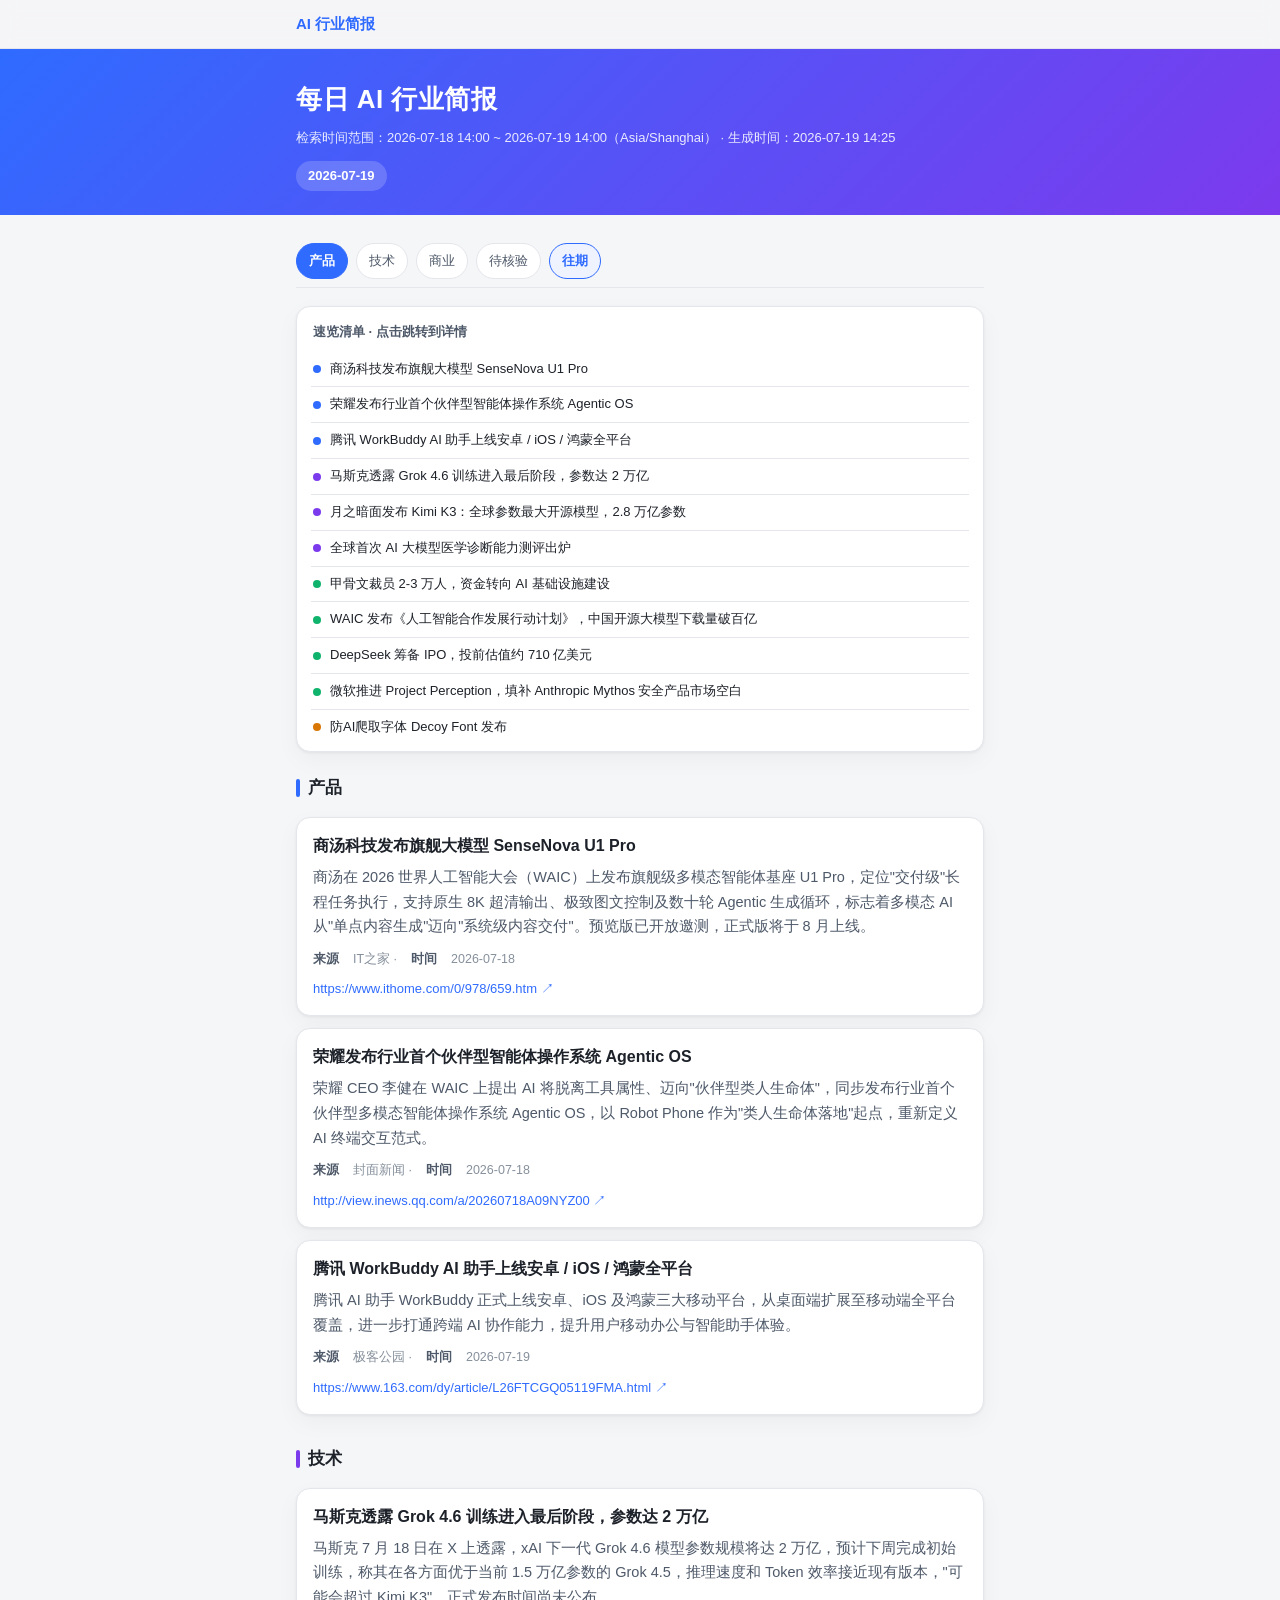
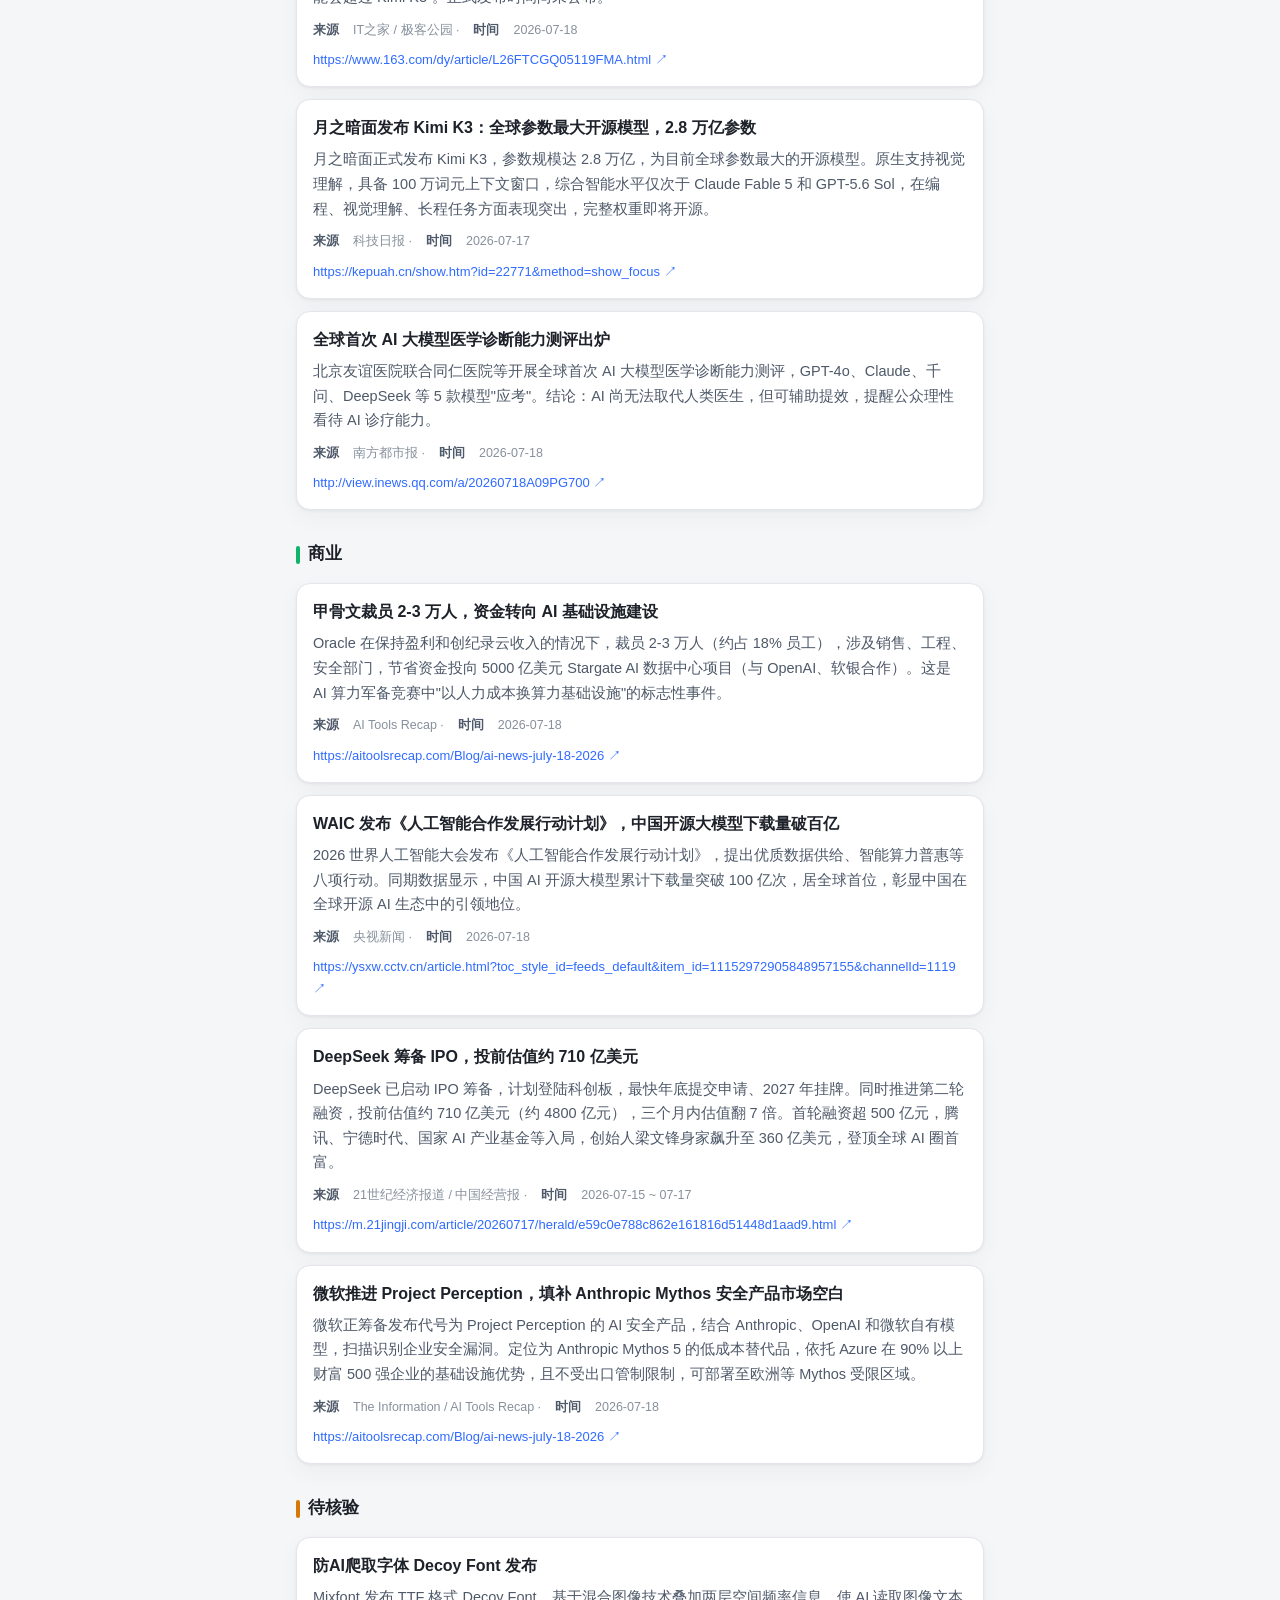
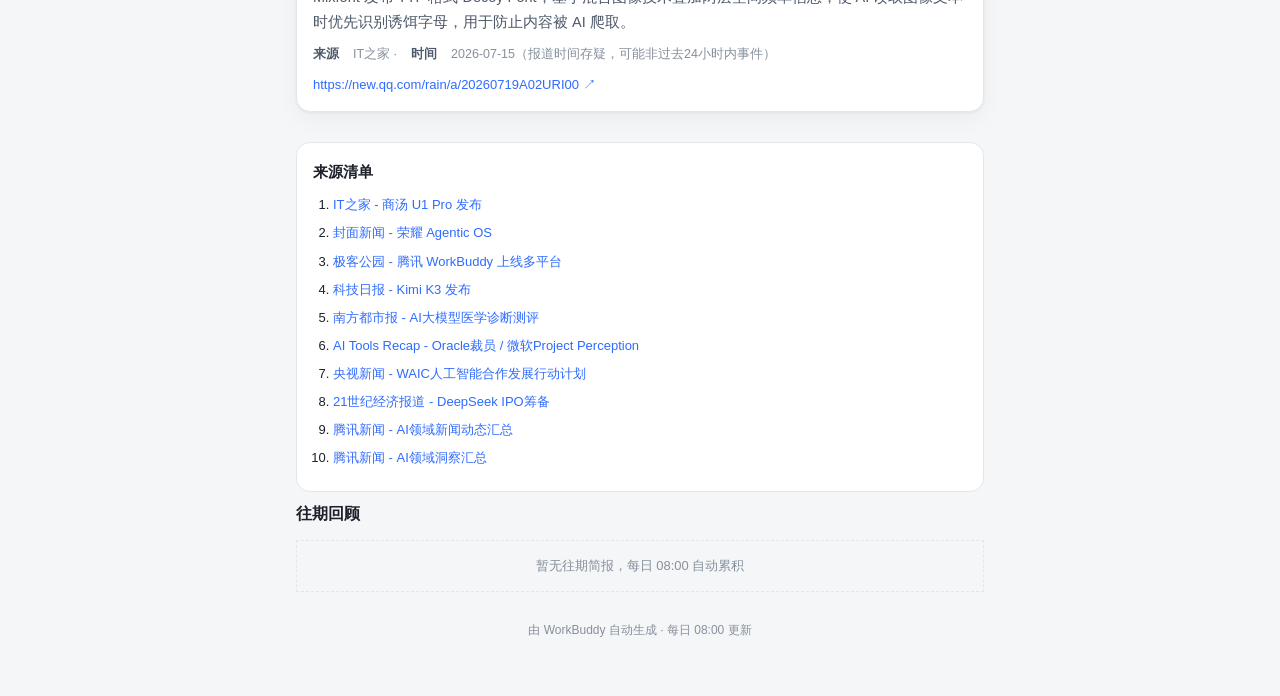
==== commit 92085636: "feat: tab 选中态(点击高亮蓝底白字) + 滚动联动自动高亮当前分类" ====
--- a/index.html
+++ b/index.html
@@ -156,6 +156,27 @@
     if(cn) h += cn.offsetHeight;
     return h + 10;
   }
+  function setActiveTab(a){
+    if(!a || a.className.indexOf('nav-archive') !== -1) return;
+    var parent = a.parentNode;
+    if(!parent || parent.className.indexOf('cat-nav') === -1) return;
+    var tabs = parent.querySelectorAll('a:not(.nav-archive)');
+    for(var i=0;i<tabs.length;i++){ tabs[i].className = tabs[i].className.replace(/\s*active/g, ''); }
+    a.className += ' active';
+  }
+  function updateActiveTab(){
+    var tabs = document.querySelectorAll('.cat-nav a:not(.nav-archive)');
+    if(!tabs.length) return;
+    var off = offset();
+    var current = null;
+    for(var i=0;i<tabs.length;i++){
+      var id = tabs[i].getAttribute('href').slice(1);
+      var el = document.getElementById(id);
+      if(el && el.getBoundingClientRect().top - off <= 2) current = tabs[i];
+    }
+    for(var j=0;j<tabs.length;j++){ tabs[j].className = tabs[j].className.replace(/\s*active/g, ''); }
+    (current || tabs[0]).className += ' active';
+  }
   document.addEventListener('click', function(e){
     var a = findAnchor(e.target);
     if(!a) return;
@@ -168,12 +189,15 @@
     var top = el.getBoundingClientRect().top + (window.pageYOffset || window.scrollY) - offset();
     if(window.scrollTo){ window.scrollTo({top: Math.max(0, top), behavior: 'smooth'}); }
     else { window.scrollTo(0, Math.max(0, top)); }
+    setActiveTab(a);
   });
   var btn = document.getElementById('toTop');
   if(btn){
     function onScroll(){
-      if((window.pageYOffset || window.scrollY) > 400) btn.className = 'to-top show';
+      var oneScreen = window.innerHeight || 600;
+      if((window.pageYOffset || window.scrollY) > oneScreen) btn.className = 'to-top show';
       else btn.className = 'to-top';
+      updateActiveTab();
     }
     window.addEventListener('scroll', onScroll, false);
     btn.addEventListener('click', function(){
--- a/assets/style.css
+++ b/assets/style.css
@@ -61,6 +61,9 @@
   color: var(--brand); border-color: var(--brand);
   background: var(--brand-soft); font-weight: 600;
 }
+.cat-nav a.active {
+  color: #fff; background: var(--brand); border-color: var(--brand); font-weight: 600;
+}
 
 /* Digest overview list (below tabs) */
 .digest {
@@ -190,13 +193,13 @@
 .to-top {
   position: fixed; right: 16px; bottom: 22px; z-index: 20;
   width: 44px; height: 44px; border-radius: 50%;
-  border: none; background: var(--brand); color: #fff;
-  font-size: 22px; line-height: 44px; text-align: center;
-  box-shadow: 0 4px 14px rgba(47,107,255,.42);
+  background: #fff; border: 2px solid var(--brand); color: var(--brand);
+  font-size: 20px; line-height: 40px; text-align: center;
+  box-shadow: 0 3px 12px rgba(0,0,0,.12);
   opacity: 0; visibility: hidden;
   -webkit-transition: opacity .25s, visibility .25s; transition: opacity .25s, visibility .25s;
   cursor: pointer; -webkit-appearance: none; appearance: none; padding: 0;
   font-family: -apple-system, BlinkMacSystemFont, "Segoe UI", sans-serif;
 }
 .to-top.show { opacity: 1; visibility: visible; }
-.to-top:active { background: #1f53d6; }
+.to-top:active { background: var(--brand-soft); }
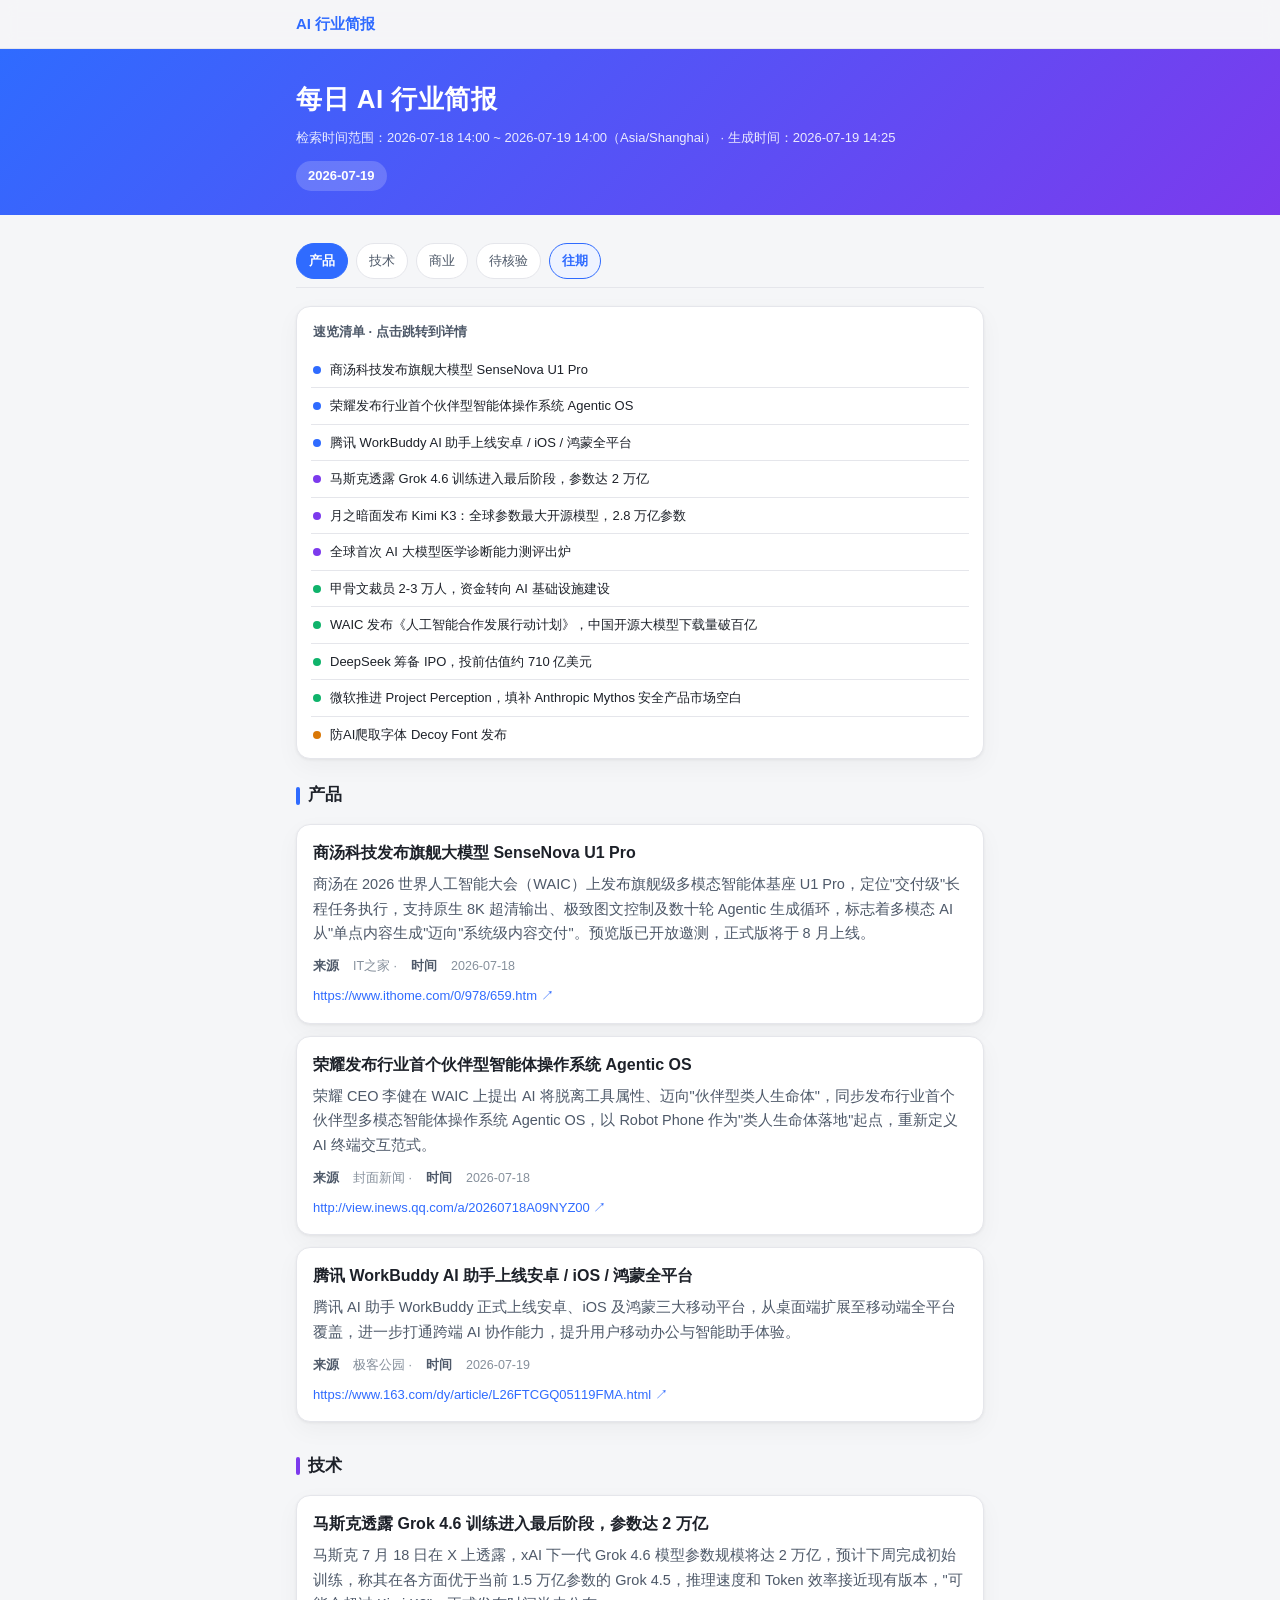
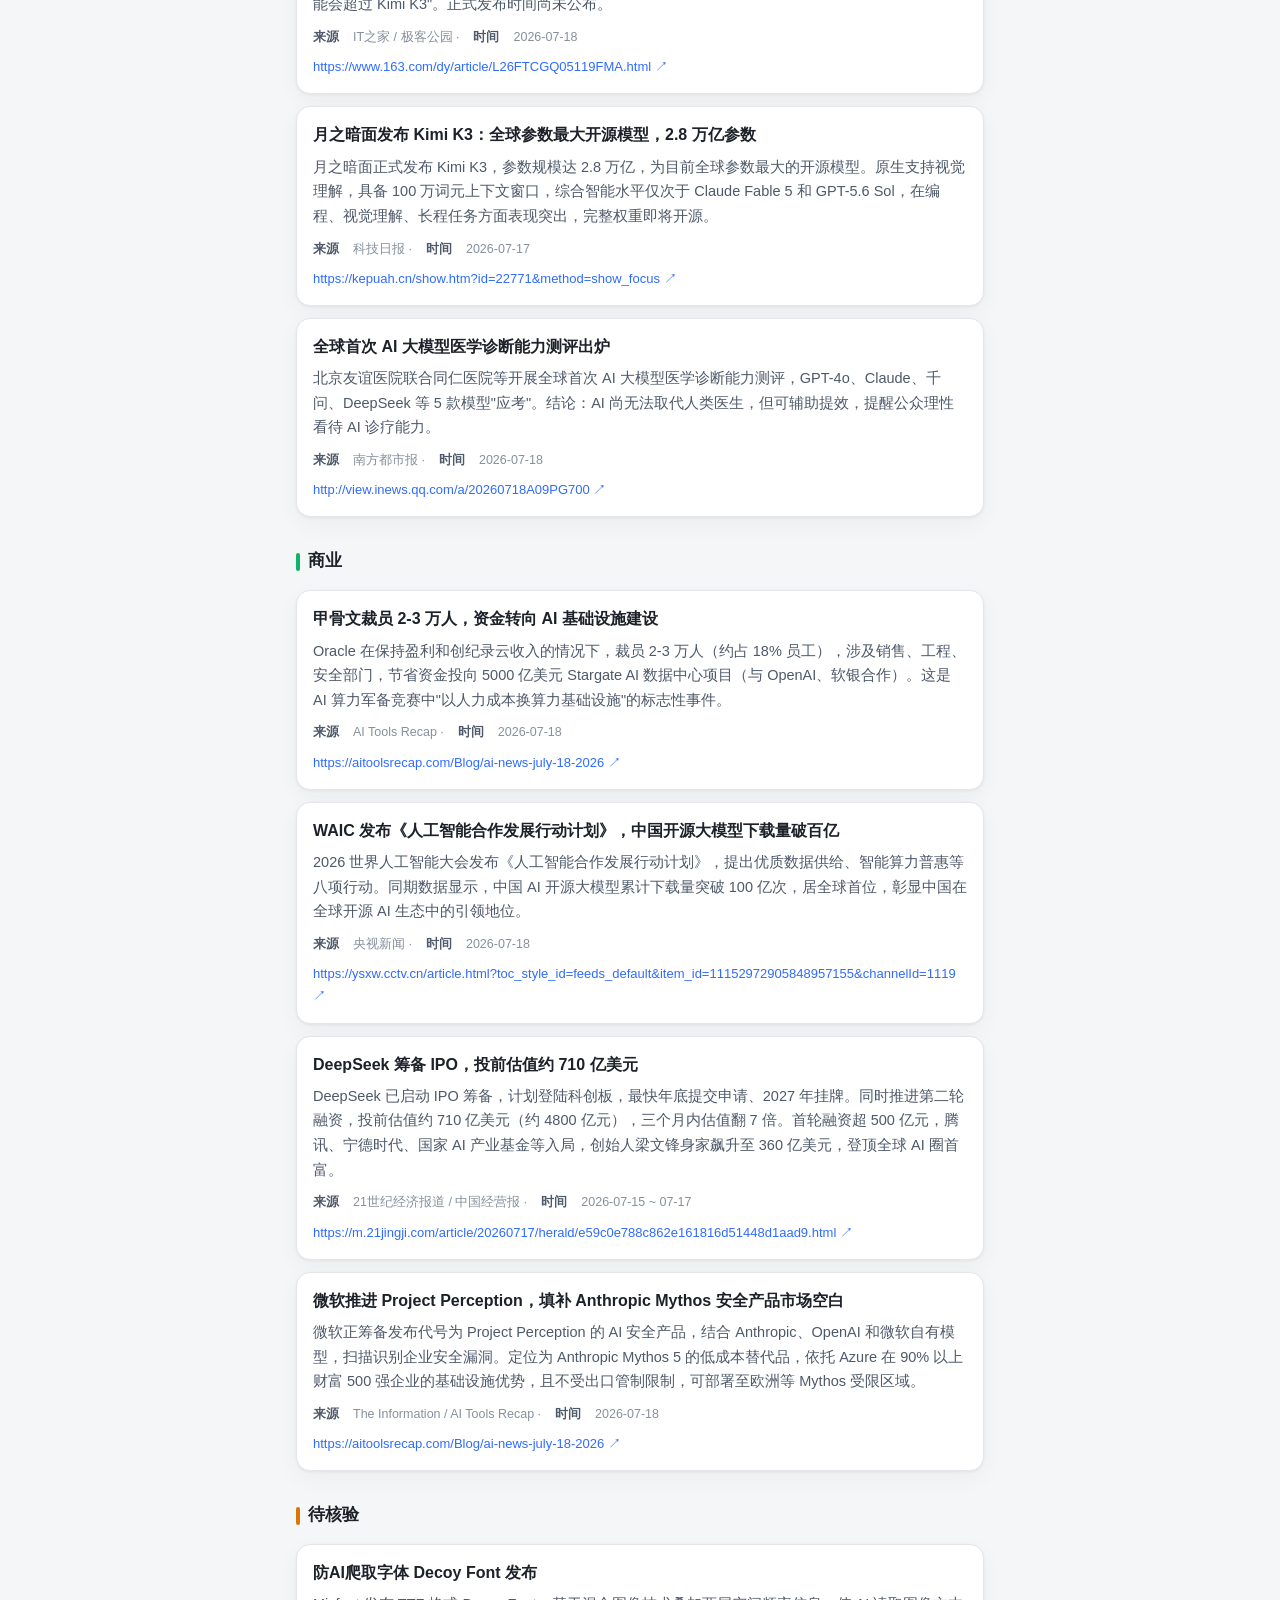
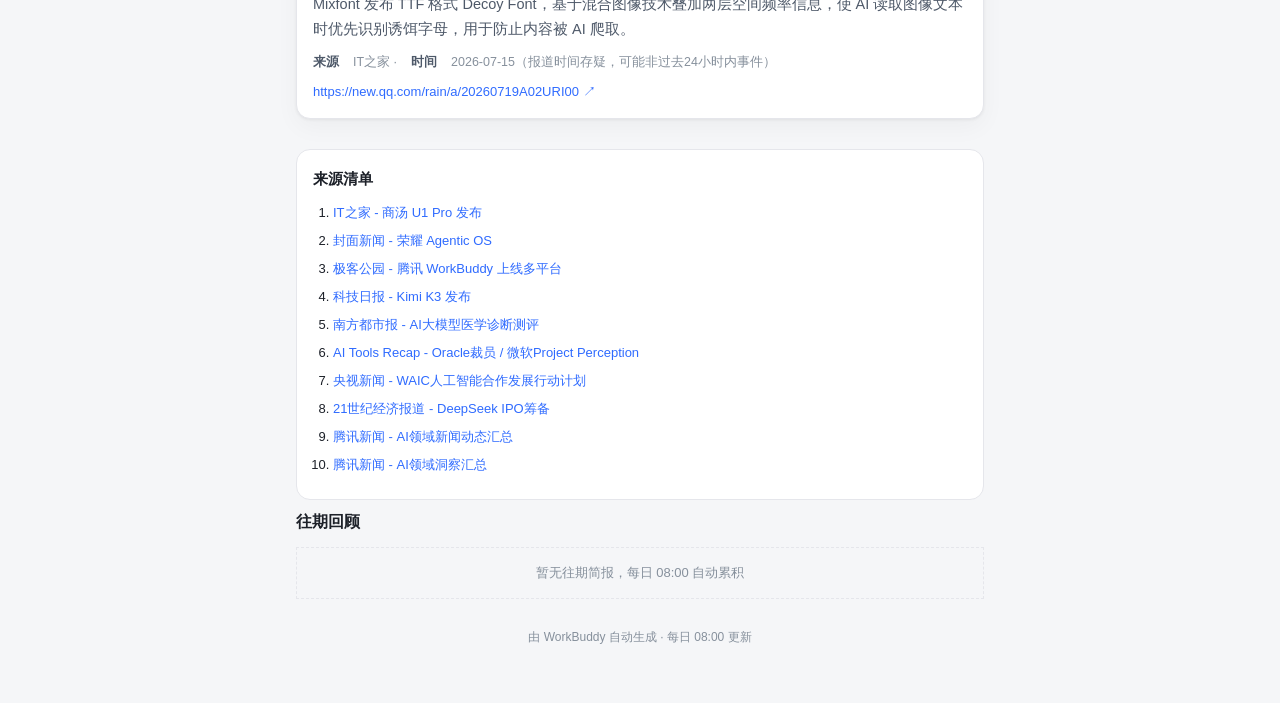
==== commit ba854a82: "fix: tab点击立即高亮(锁定800ms防滚动联动覆盖)+清单条目高亮所属分类; 速览清单每条完整换行显示(去省略号)" ====
--- a/index.html
+++ b/index.html
@@ -4,7 +4,7 @@
 <meta charset="utf-8">
 <meta name="viewport" content="width=device-width, initial-scale=1, viewport-fit=cover">
 <title>每日 AI 行业简报 2026-07-19</title>
-<link rel="stylesheet" href="assets/style.css">
+<link rel="stylesheet" href="assets/style.css?v=20260719">
 </head>
 <body>
 <div class="topbar"><div class="wrap">
@@ -164,7 +164,9 @@
     for(var i=0;i<tabs.length;i++){ tabs[i].className = tabs[i].className.replace(/\s*active/g, ''); }
     a.className += ' active';
   }
+  var lockUntil = 0;
   function updateActiveTab(){
+    if(Date.now() < lockUntil) return;
     var tabs = document.querySelectorAll('.cat-nav a:not(.nav-archive)');
     if(!tabs.length) return;
     var off = offset();
@@ -176,6 +178,12 @@
     }
     for(var j=0;j<tabs.length;j++){ tabs[j].className = tabs[j].className.replace(/\s*active/g, ''); }
     (current || tabs[0]).className += ' active';
+  }
+  function activateTabById(id){
+    var tabs = document.querySelectorAll('.cat-nav a:not(.nav-archive)');
+    for(var i=0;i<tabs.length;i++){
+      if(tabs[i].getAttribute('href') === '#' + id){ setActiveTab(tabs[i]); return; }
+    }
   }
   document.addEventListener('click', function(e){
     var a = findAnchor(e.target);
@@ -186,10 +194,17 @@
     var el = document.getElementById(id);
     if(!el) return;
     e.preventDefault();
+    // 立即高亮：分类 tab 直接高亮自己；速览清单条目则高亮其所属分类 tab
+    lockUntil = Date.now() + 800;
+    if(a.parentNode && a.parentNode.className.indexOf('cat-nav') !== -1){
+      setActiveTab(a);
+    } else {
+      var sec = el.closest ? el.closest('.section') : null;
+      if(sec && sec.id && sec.id.indexOf('cat-') === 0){ activateTabById(sec.id); }
+    }
     var top = el.getBoundingClientRect().top + (window.pageYOffset || window.scrollY) - offset();
     if(window.scrollTo){ window.scrollTo({top: Math.max(0, top), behavior: 'smooth'}); }
     else { window.scrollTo(0, Math.max(0, top)); }
-    setActiveTab(a);
   });
   var btn = document.getElementById('toTop');
   if(btn){
--- a/assets/style.css
+++ b/assets/style.css
@@ -79,17 +79,17 @@
 .digest li { border-top: 1px solid var(--line); }
 .digest li:first-child { border-top: none; }
 .digest a {
-  display: flex; align-items: center; gap: 9px;
+  display: flex; align-items: flex-start; gap: 9px;
   padding: 8px 2px; text-decoration: none; color: var(--ink);
 }
 .digest a:active { background: var(--brand-soft); border-radius: 8px; }
 .digest .t {
-  font-size: 13px; line-height: 1.45;
-  overflow: hidden; text-overflow: ellipsis; white-space: nowrap;
+  font-size: 13px; line-height: 1.5;
+  white-space: normal; word-break: break-word;
 }
 .digest .dot {
   flex: none; width: 8px; height: 8px; border-radius: 50%;
-  background: var(--ink-faint);
+  background: var(--ink-faint); margin-top: 6px;
 }
 .digest .dot.product { background: var(--product); }
 .digest .dot.tech { background: var(--tech); }
